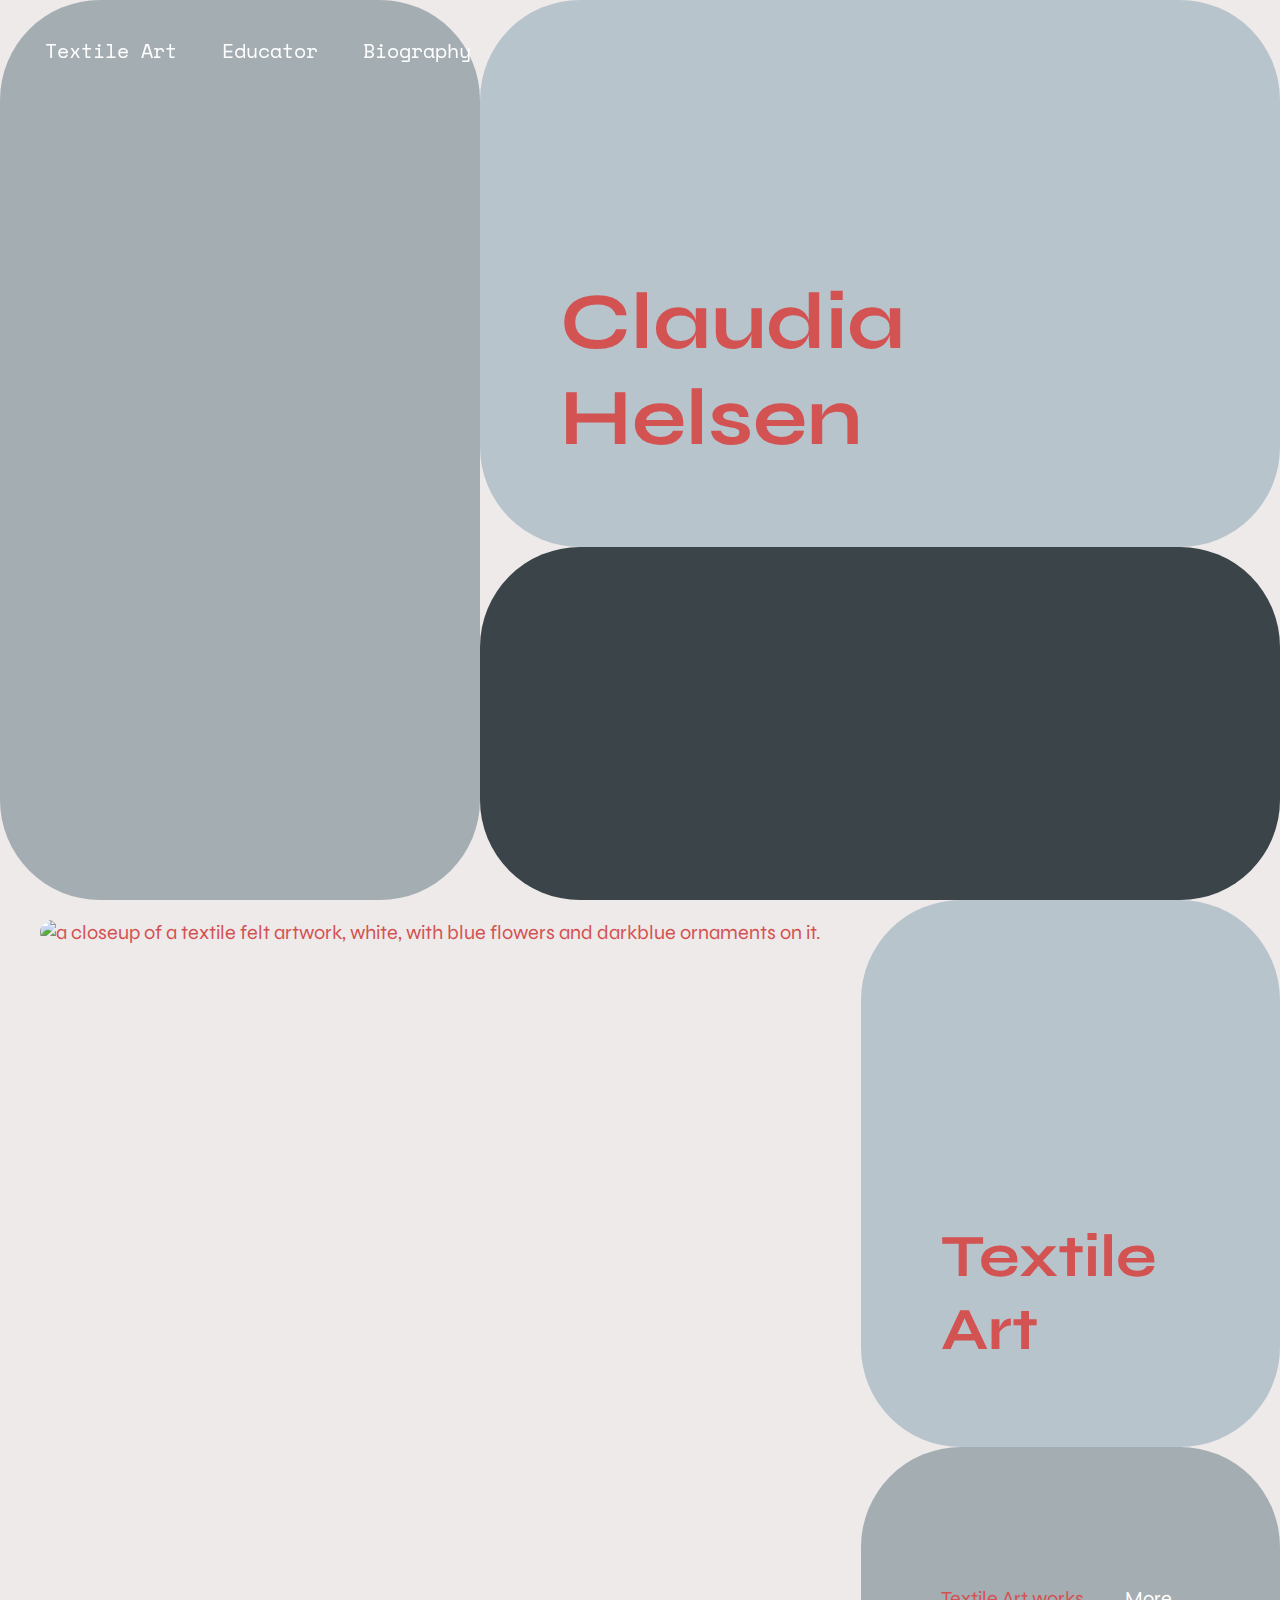
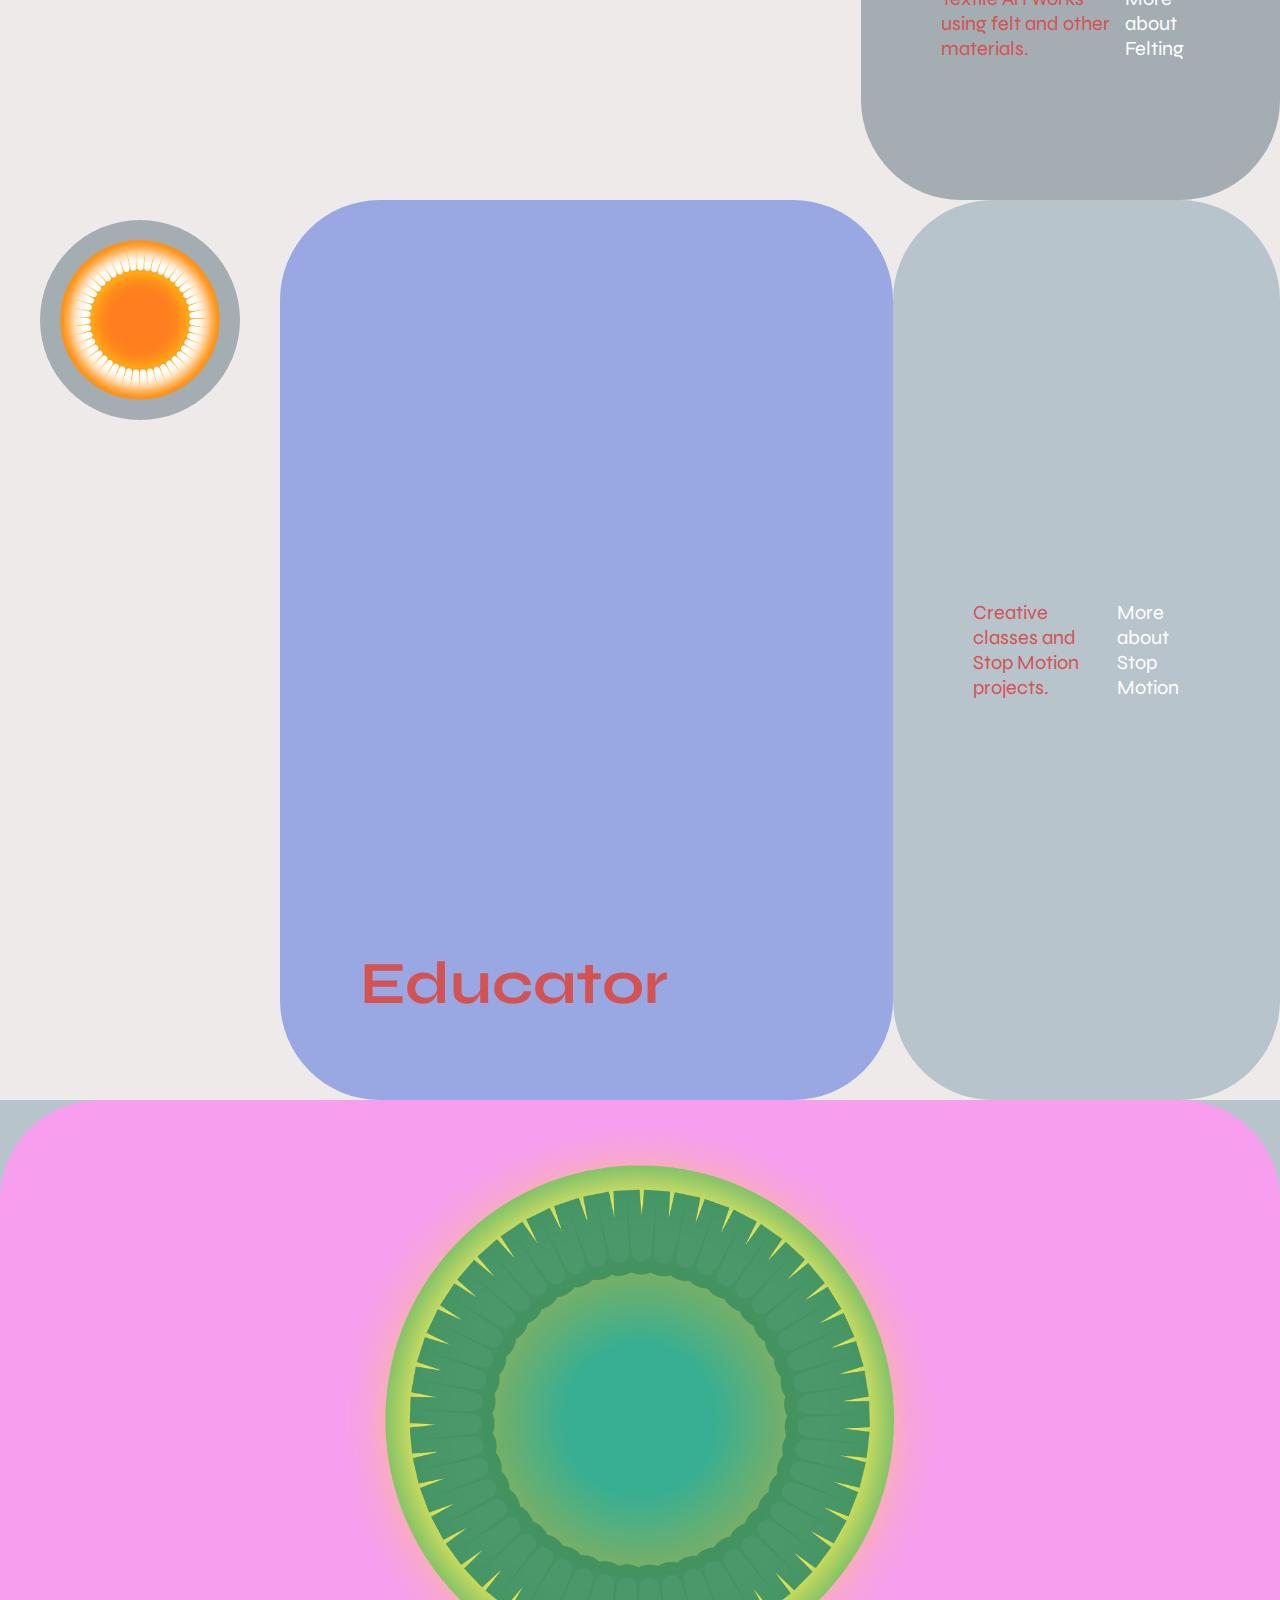
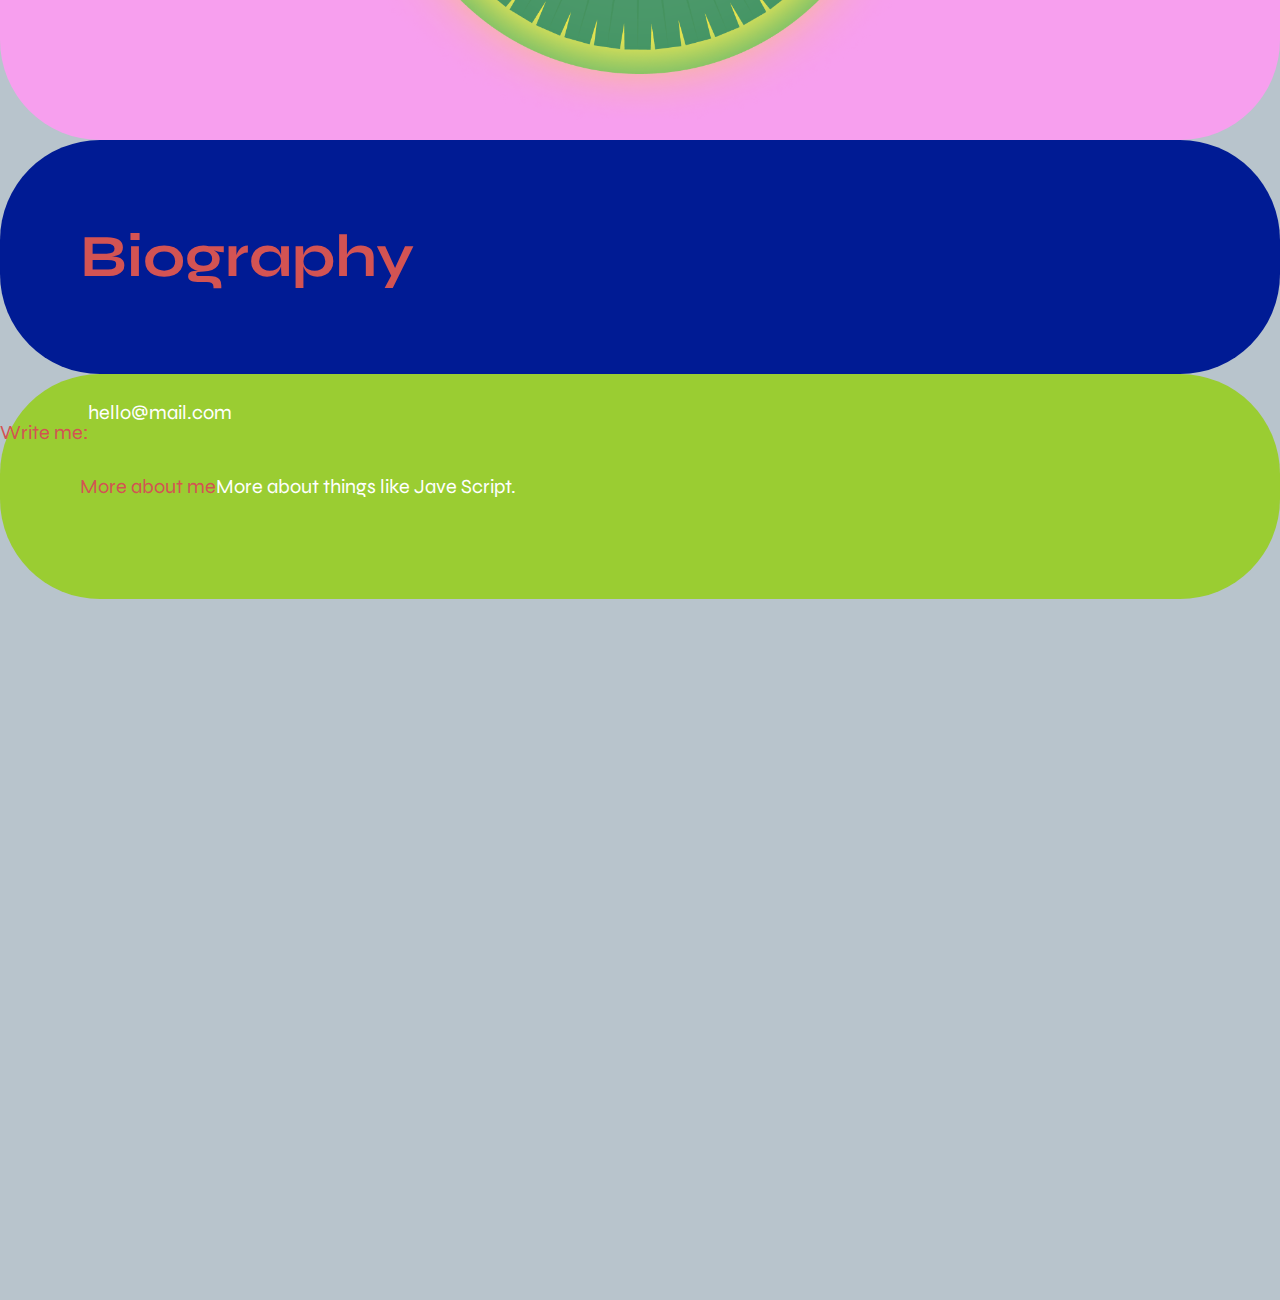
==== CH Website using Figma/index.html @ e3182a6f "Further updating and working on this portfolio" ====
<!DOCTYPE html>
<html lang="en">
    <head>
        <title>Claudia Helsen</title>
        <link rel="preconnect" href="https://fonts.googleapis.com"> 
        <link rel="preconnect" href="https://fonts.gstatic.com" crossorigin> 
        <link href="https://fonts.googleapis.com/css2?family=Space+Mono&family=Syne:wght@400;700&display=swap" rel="stylesheet">
        <link rel="stylesheet" href="style.css" />
        <meta name="viewport" content="width=device-width, initial-scale=1" />
    </head>
    <body>

        <nav>
            <ul>
                <li><a href="#textileart">Textile Art</a></li>
                <li><a href="#educator">Educator</a></li>
                <li><a href="#biography">Biography</a></li>
            </ul>
        </nav>

<!--- INTRO --- DONE! --> 

        <section id="intro" class="intro">

            <div class="empty2"></div>

            <article>

                <div class="title">
                    <h1>Claudia Helsen</h1>
                </div>

                <div class="description">
                    <!--- <p>Artist, Designer, Educator</p>--->
                </div> 

            </article>
        </section>

<!--- TEXTILE ART -->

        <section id="textileart" class="textileart">
            <!--- <div class="empty"></div> -->
            
            <figure>
                <img src="OGs/IMG_3002.JPG" width="200" alt="a closeup of a textile felt artwork, white, with blue flowers and darkblue ornaments on it."/>
            </figure>

             <article>

                <div class="title">
                    <h2>Textile Art</h2>
                </div>

                <div class="description">
                    <p>Textile Art works using felt and other materials.</p>
                    <a href="https://en.wikipedia.org/wiki/Felt">More about Felting</a>
                </div>

        <!--- To do: Insert link to New Page (Textile Art imgs) -->

            </article>

        </section>

<!--- EDUCATOR -->

        <section id="educator" class="educator">
            
            <!--- <div class="empty"></div>-->

            <figure>
                <img src="img/orange-circle.png" width="200"
                    alt="a 60's retro style graphic, an orange circle going white in the center, where a bright orange sun is sitting." />
            </figure>

            <article>

                <div class="title">
                    <!---<figure>
                        <img src="img/orange-circle.png" width="200"
                            alt="a 60's retro style graphic, an orange circle going white in the center, where a bright orange sun is sitting." />
                    </figure>--> 
                    <h2>Educator</h2>
                </div>

                <div class="description">
                    <p>Creative classes and Stop Motion projects.</p>
                    <a href="https://en.wikipedia.org/wiki/Stop_motion">More about Stop Motion</a> 
                </div>
                    
            </article>

            <!--- To do: Insert link to New Page (Educator imgs) -->

        </section>

<!--- BIOGRAPHY -->

        <section id="biography" class="biography">
            
            <!-- <div class="empty"></div> -->
            
            <article>

                <figure>
                    <img src="img/green-circle.png" width="200" alt="a 60's vibe green circle, with a green flower or sun shaped object at the center."/>
                </figure>

                <div class="title">
                    <h2>Biography</h2>
                </div>

                <div class="description">
                    <p>More about me</p> <br>
                    <a href="https://en.wikipedia.org/wiki/JavaScript">More about things like Jave Script.</a>
                </div>
            
                <!--- To do: Insert link to New Page (Bio imgs) -->

            </article>
        </section>

<!--- CONTACT -->

        <section id="contact" class="contact">
            <article>
                <p>Write me: </p> <br>
            </article>
            <a href="mailto:hello@mail.com">hello@mail.com</a>
        </section>

<!--- IMPRESSUM -->

    </body>
</html>
---- CH Website using Figma/style.css ----
* {
    box-sizing: border-box;
}

html,
body {
    --border-radius: 100px;
    --blue: #3F5CA2;
    --yellow: #E7D000;
    --darkwhite: #EEEAEA;
    --lightgrey: #B8C4CC;
    --mediumgrey: #A4ADB2; 
    --darkgrey: #3A4449;
    --coral: #d35353;
    --pink: #f79fee;
    --gutter: 3.125vw;

    margin: 0;
    padding: 0;
    background: #B8C4CC;
    color: #d35353;
    font-size: 20px;
    font-family: 'Syne', sans-serif;
}

h1 {
    font-size: 80px;
    margin: 0px;
}

h2 {
    font-size: 60px;
    margin: 0px;
}

a {
    color: #ffffff;
    text-decoration: none;
}

/* navigation */

nav {
    position: fixed;
    width: 100%;
    height: 100px;
    top: 0;
    left: 0;
    font-size: 20px;
    z-index: 1;
}

nav ul {
    display: flex;
    align-items: center;
    width: 100%;
    height: 100%;
    margin: 0;
    padding: 0;
}

nav ul li {
    color: #222948; 
    list-style: none;
    margin-left: 45px;
}

nav ul li a {
    color: #ffffff;
    font-family: 'Space Mono', monospace;
}


/*OWN THINGS*/ 

section {
    width: 100%;
    height: 100vh;
    display: flex;
}

.text {
    background-color: rgb(227, 59, 16);
}

/* 

MAKE CLASSES FOR: 

-empty
-description
-title

e.g. for "About/Biography section": 

section.about .empty
section.about article 
section.about article .title
section.about article .description 

*/

/*
section.biography {
    color: var(--coral);
    background: var(--blue);
}

section.biography .text {
    background-color: rebeccapurple;
}
*/ 

/* INTRO */

section.intro {
    background: var(--darkwhite);
}

section.intro .empty2 {
    flex-basis: 37.5vw;
    background: var(--mediumgrey);
    border-radius: 100px;
}

section.intro article {
    flex: 1;
    display: flex;
    flex-direction: column;
}

section.intro article .title {
    flex: 2;
    display: flex;
    align-items: flex-end;
    background: var(--lightgrey);
    border-radius: 100px;
    padding: 6.27vw;
}

section.intro article .description {
    flex: 1;
    display: flex;
    align-items: center;
    background: var(--darkgrey);
    border-radius: 100px;
    padding: 6.27vw;
}



/* 
section.textileart {
    color: var(--blue);
    background: var(--pink); 
}

section.textileart .text {
    color: var(--blue);
    background: var(--pink);
}

section#textileart.test {
    background: rgb(9, 213, 43); 
    color: #001B94;
}

section#textileart.test .text {
    background-color: rebeccapurple;
}
*/ 



/* TEXTILEART */


/*
section.textileart .empty {
    flex-basis: 37.5vw;
    background: #9fc1f7;
    border-radius: 100px;
}

section.textileart figure {
    display: flex;
    align-items: center;
    justify-content: center;
    flex-basis: 56.25vw;
    margin: 0; 
    background: var(--mediumgrey);
    border-radius: 100px;
}

section.textileart figure {
    width: 50%;
}

section.textileart article {
    flex: 1;
    display: flex;
    flex-direction: column;
}

section.textileart article .title {
    flex: 2;
    display: flex;
    align-items: flex-end;
    background: #001B94;
    border-radius: 100px;
    padding: 6.27vw;
}

section.textileart article .description {
    flex: 1;
    display: flex;
    align-items: center;
    background: yellowgreen;
    border-radius: 100px;
    padding: 6.27vw;
}
*/ 

section.textileart {
    background: var(--darkwhite);
}

section.textileart .empty {
    flex-basis: 37.5vw;
    background: var(--blue);
    border-radius: 100px;
}

section.textileart figure img {
    flex-basis: 37.5vw;
    border-radius: 100px;
}

section.textileart article img {
    flex-basis: 37.5vw;
    border-radius: 100px;
}

section.textileart article {
    flex: 1;
    display: flex;
    flex-direction: column;
}

section.textileart article .title {
    flex: 2;
    display: flex;
    align-items: flex-end;
    background: var(--lightgrey);
    border-radius: 100px;
    padding: 6.27vw;
}

section.textileart article .description {
    flex: 1;
    display: flex;
    align-items: center;
    background: var(--mediumgrey);
    border-radius: 100px;
    padding: 6.27vw;
}



/* EDUCATOR */ 

section.educator {
    background-color: var(--darkwhite);
}

section.educator .empty {
    flex-basis: 37.5vw;
    background: var(--lightgrey);
    border-radius: 100px;
}

section.educator figure img {
    display: flex;
    align-items: center;
    justify-content: center;
    flex-basis: 37.5vw;
    margin: 5;
    background: var(--mediumgrey);
    border-radius: 100px;
}


section.educator article {
    display: flex;
    width: 100%;
}

section.educator article .title {
    flex: 2;
    display: flex;
    align-items: flex-end;
    background: #99a7e2;
    border-radius: 100px;
    padding: 6.27vw;
}

section.educator article .title figure img {
    display: flex;
    align-items: center;
    justify-content: center;
    flex-basis: 56.25vw;
    margin: 0;
    background: var(--mediumgrey);
    border-radius: 100px;
}

section.educator article .description {
    flex: 1;
    display: flex;
    align-items: center;
    background: var(--lightgrey);
    border-radius: 100px;
    padding: 6.27vw;
}


/* BIOGRAPHY */

section.biography .empty {
    flex-basis: 37.5vw;
    background: #f79fee;
    border-radius: 100px;
}

section.biography figure {
    display: flex;
    align-items: center;
    justify-content: center;
    flex-basis: 56.25vw;
    margin: 0;
    background: #f79fee;
    border-radius: 100px;
}

section.biography figure img {
    width: 50%;
}


section.biography article {
    flex: 1;
    display: flex;
    flex-direction: column;
}

section.biography article .title {
    flex: 2;
    display: flex;
    align-items: flex-end;
    background: #001B94;
    border-radius: 100px;
    padding: 6.27vw;
}

section.biography article .description {
    flex: 1;
    display: flex;
    align-items: center;
    background: yellowgreen;
    border-radius: 100px;
    padding: 6.27vw;
}


/* CONTACT */ 

section#contact .contact {
    align-items: center;
    justify-content: center;
    color: black;
    background: radial-gradient(--lightgrey --mediumgrey --blue --pink --yellow);
    border-radius: 100px;
}

section#contact .contact a {
    font-size: large;
    color: #3a824a;
}
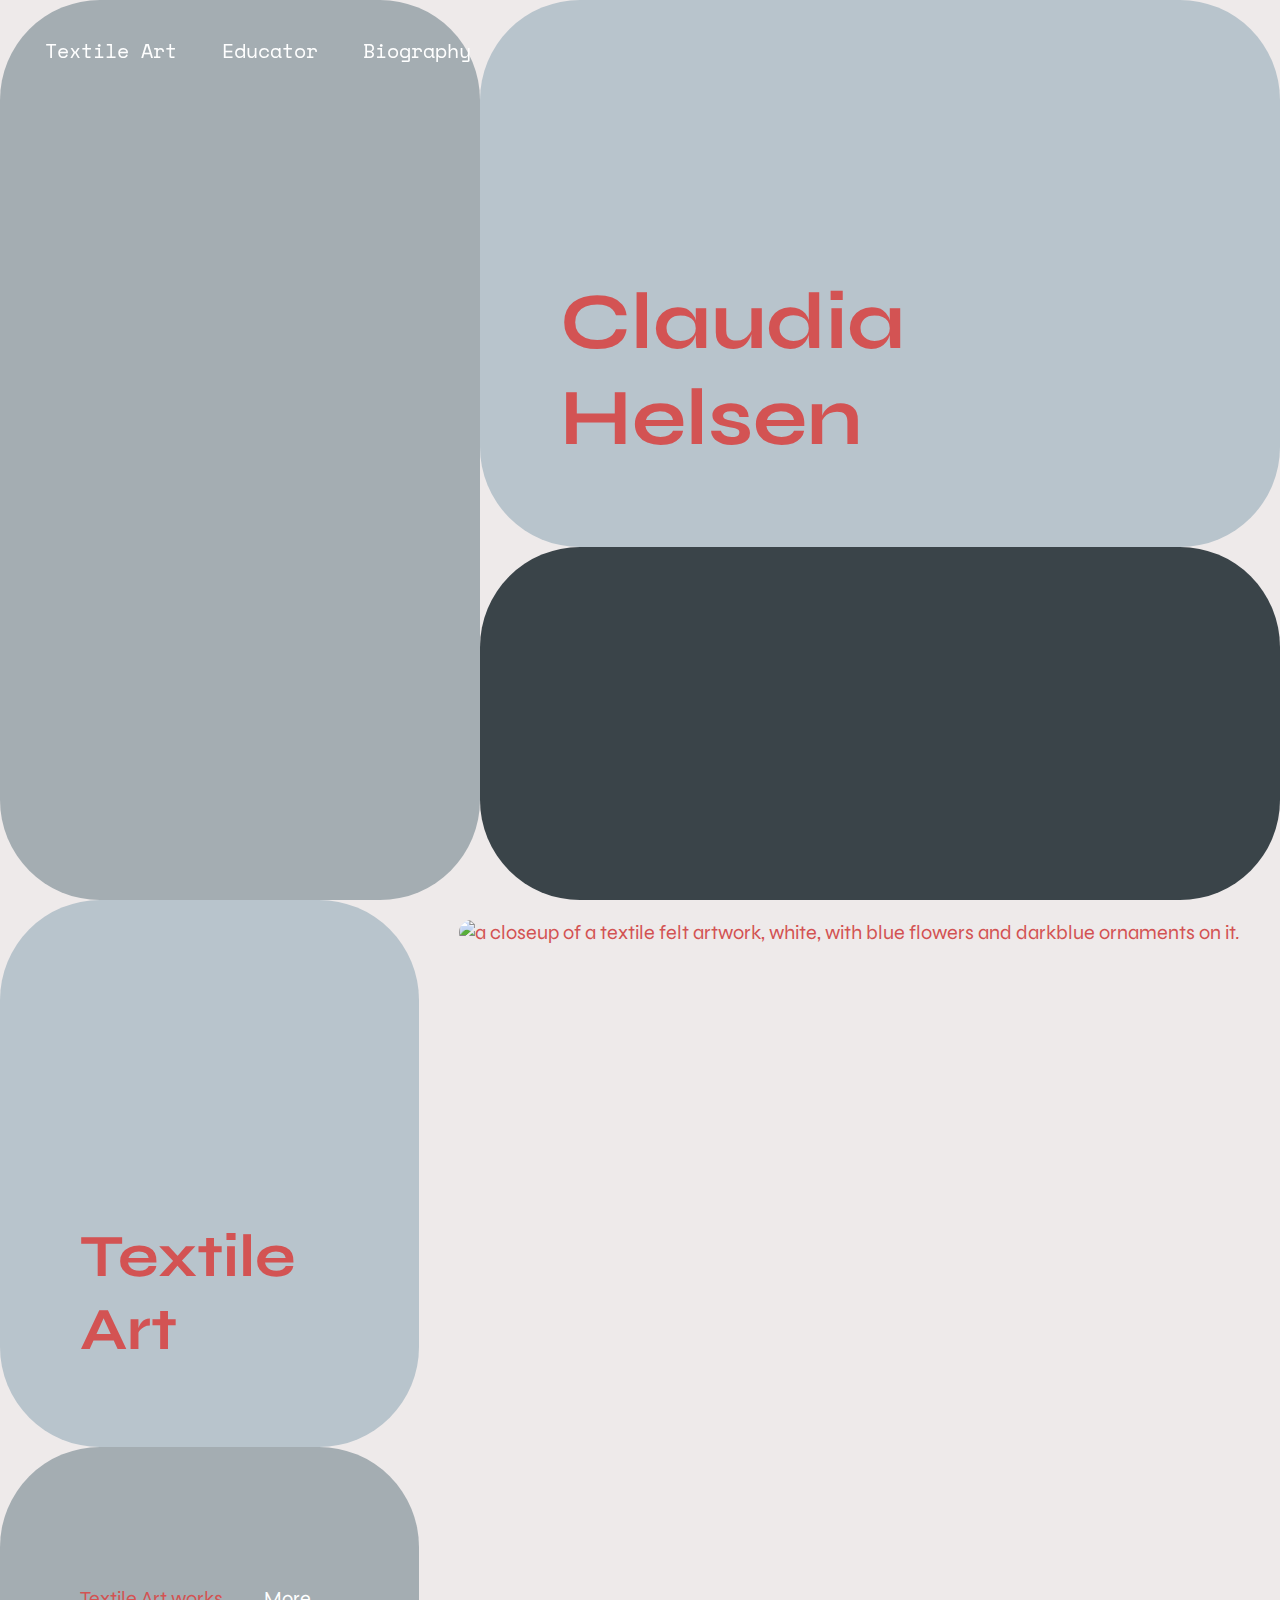
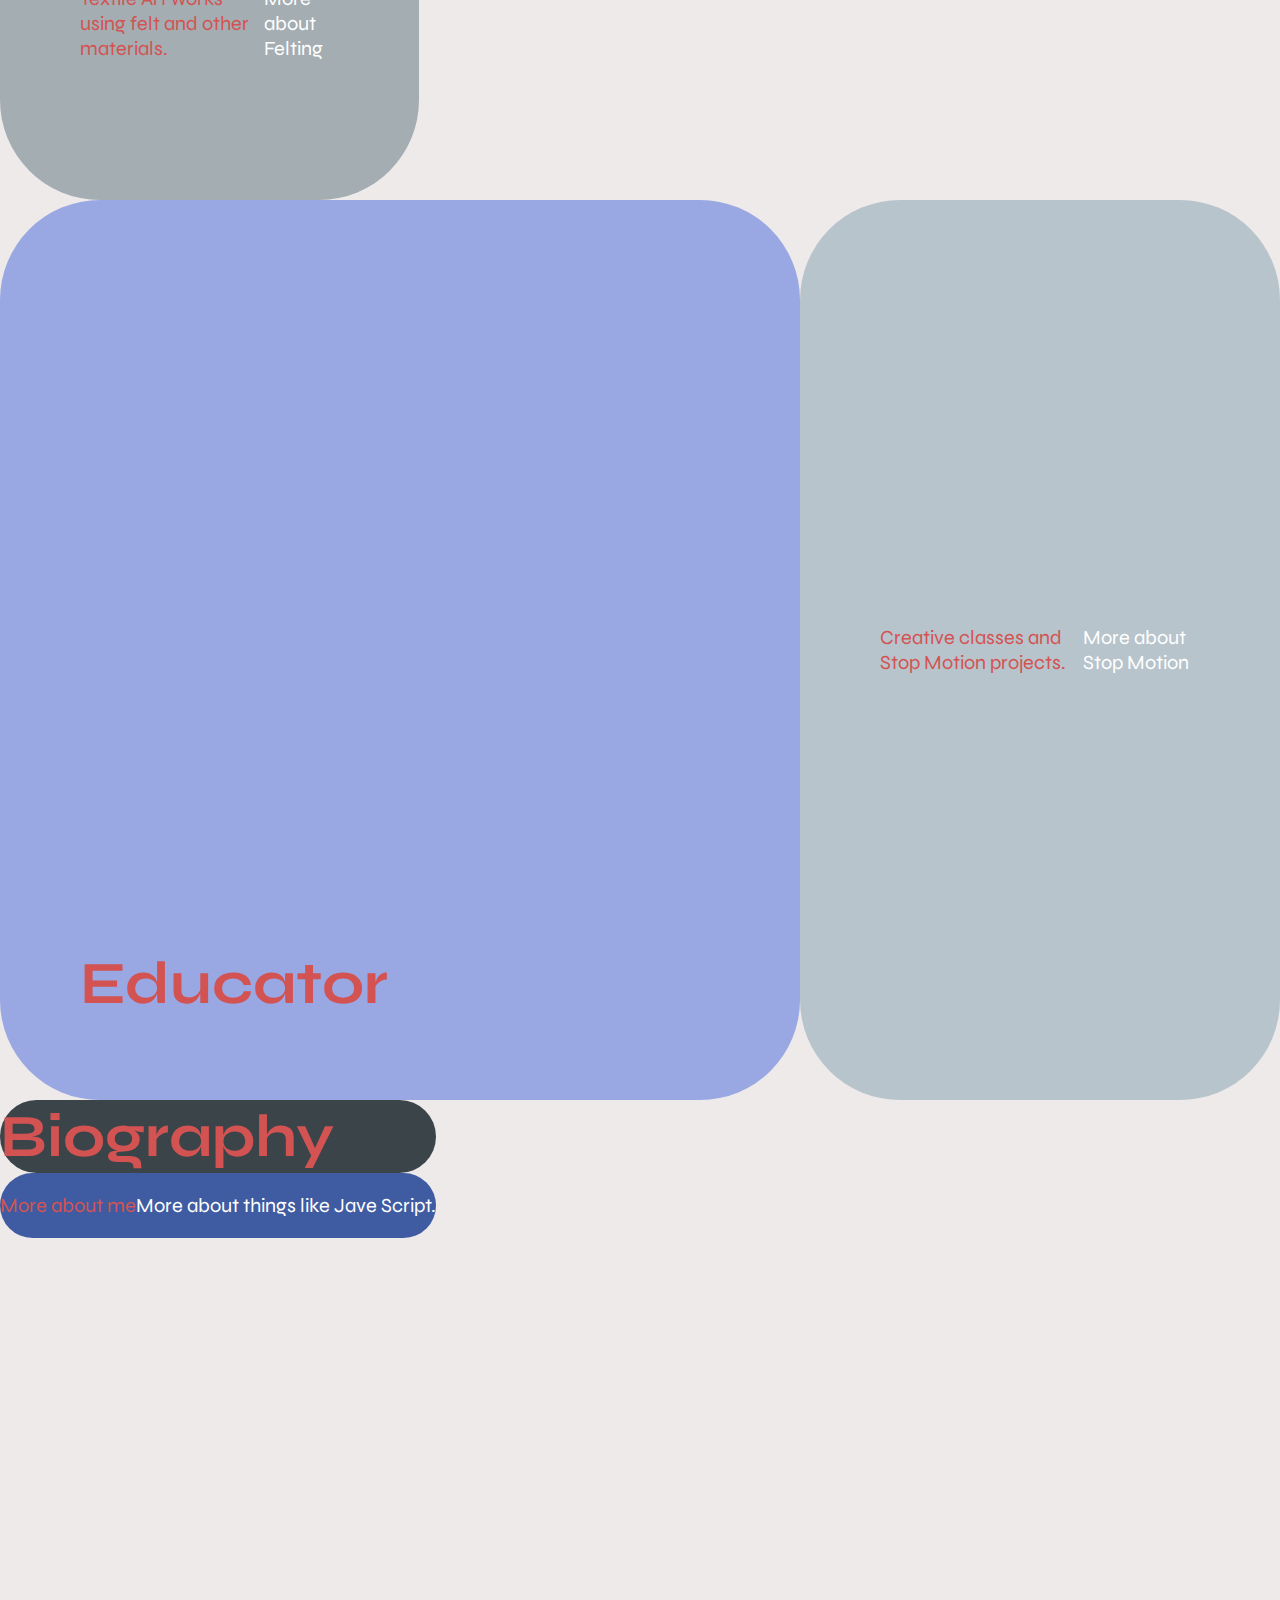
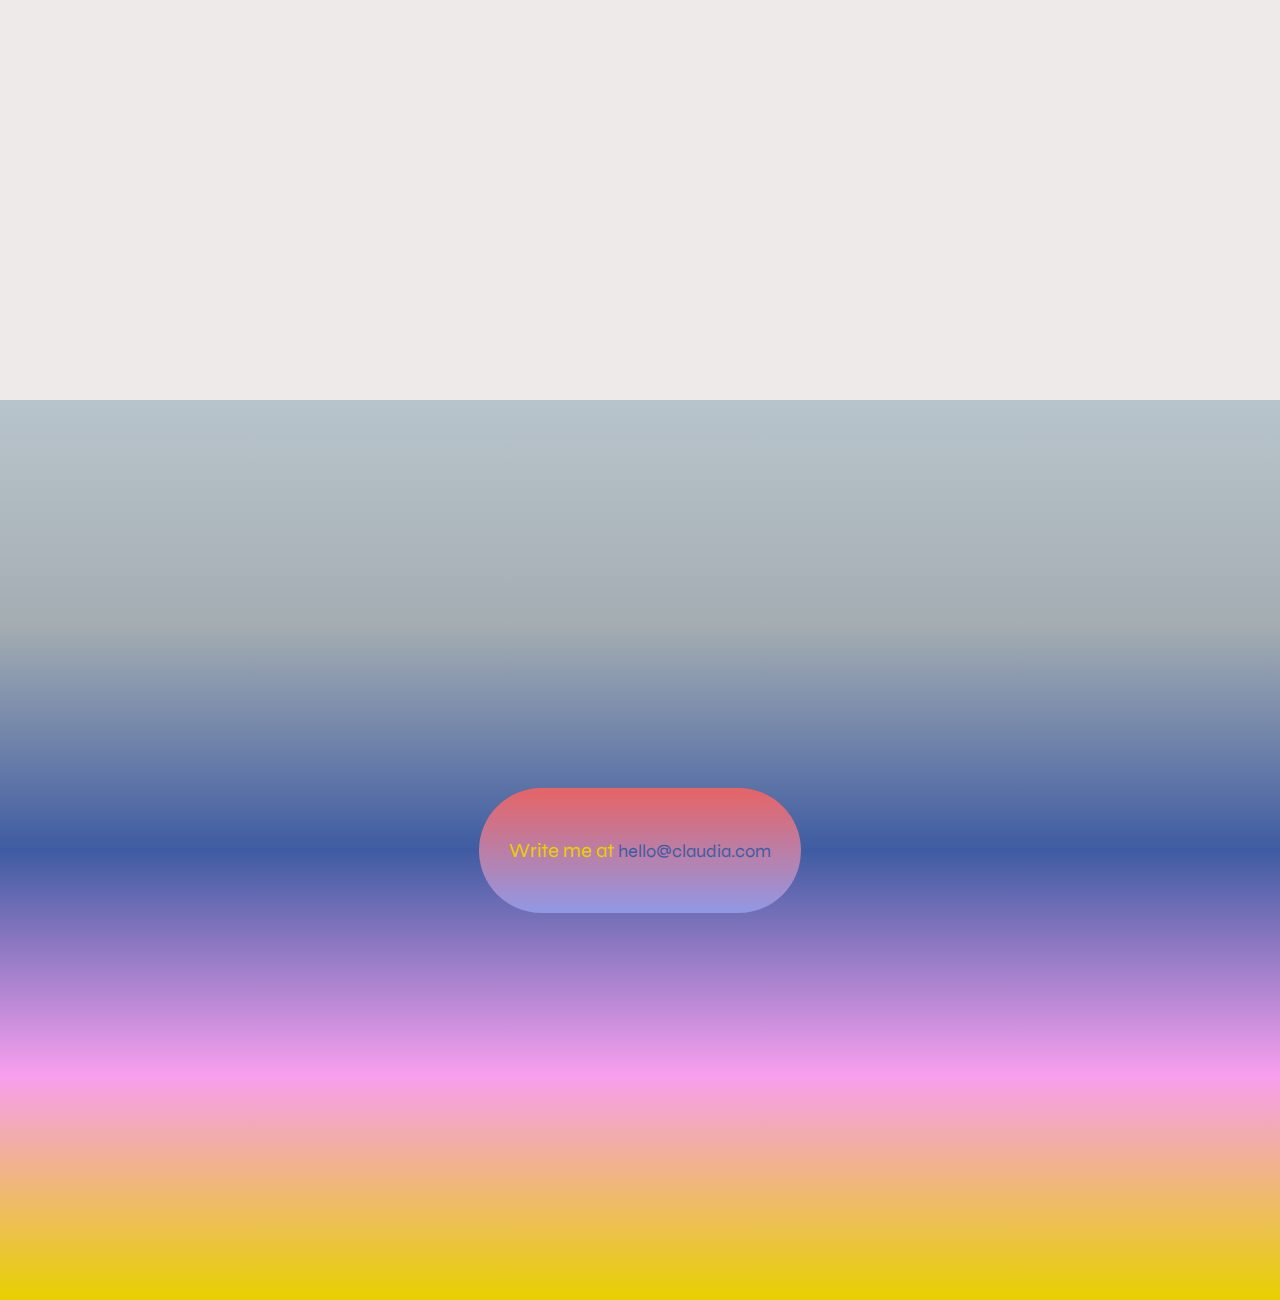
==== commit 71ac1144: "Further fixing of things, cleaning up the biography section somewhat and editing the contact section" ====
--- a/CH Website using Figma/index.html
+++ b/CH Website using Figma/index.html
@@ -42,10 +42,6 @@
         <section id="textileart" class="textileart">
             <!--- <div class="empty"></div> -->
             
-            <figure>
-                <img src="OGs/IMG_3002.JPG" width="200" alt="a closeup of a textile felt artwork, white, with blue flowers and darkblue ornaments on it."/>
-            </figure>
-
              <article>
 
                 <div class="title">
@@ -61,18 +57,20 @@
 
             </article>
 
+        <figure>
+            <img src="OGs/IMG_3002.JPG" width="200"
+                alt="a closeup of a textile felt artwork, white, with blue flowers and darkblue ornaments on it." />
+        </figure>
+
         </section>
 
 <!--- EDUCATOR -->
 
         <section id="educator" class="educator">
             
-            <!--- <div class="empty"></div>-->
-
-            <figure>
-                <img src="img/orange-circle.png" width="200"
-                    alt="a 60's retro style graphic, an orange circle going white in the center, where a bright orange sun is sitting." />
-            </figure>
+            <!--- <div class="empty">
+                
+            </div>-->
 
             <article>
 
@@ -99,13 +97,16 @@
 
         <section id="biography" class="biography">
             
-            <!-- <div class="empty"></div> -->
+            <!-- <div class="empty"></div> 
+             
+            <figure>
+                <img src="img/green-circle.png" width="200"
+                alt="a 60's vibe green circle, with a green flower or sun shaped object at the center." />
+            </figure> -->
             
             <article>
 
-                <figure>
-                    <img src="img/green-circle.png" width="200" alt="a 60's vibe green circle, with a green flower or sun shaped object at the center."/>
-                </figure>
+
 
                 <div class="title">
                     <h2>Biography</h2>
@@ -124,10 +125,15 @@
 <!--- CONTACT -->
 
         <section id="contact" class="contact">
+
             <article>
-                <p>Write me: </p> <br>
+
+                <p> Write me at <a href="mailto:hello@mail.com"> hello@claudia.com </a></p>
+
             </article>
-            <a href="mailto:hello@mail.com">hello@mail.com</a>
+
+
+
         </section>
 
 <!--- IMPRESSUM -->
--- a/CH Website using Figma/style.css
+++ b/CH Website using Figma/style.css
@@ -234,6 +234,8 @@
 section.textileart figure img {
     flex-basis: 37.5vw;
     border-radius: 100px;
+    align-items: center;
+    align-self: center;
 }
 
 section.textileart article img {
@@ -280,15 +282,12 @@
 }
 
 section.educator figure img {
-    display: flex;
-    align-items: center;
-    justify-content: center;
-    flex-basis: 37.5vw;
-    margin: 5;
-    background: var(--mediumgrey);
-    border-radius: 100px;
-}
-
+    display: flex 1;
+    align-items: center;
+    justify-content: center;
+    flex-basis: 37.5vw;
+    margin: 0;
+}
 
 section.educator article {
     display: flex;
@@ -326,9 +325,13 @@
 
 /* BIOGRAPHY */
 
+section.biography {
+    background-color: var(--darkwhite);
+}
+
 section.biography .empty {
-    flex-basis: 37.5vw;
-    background: #f79fee;
+    flex-basis: 1;
+    background: var(--lightgrey);
     border-radius: 100px;
 }
 
@@ -336,9 +339,8 @@
     display: flex;
     align-items: center;
     justify-content: center;
-    flex-basis: 56.25vw;
-    margin: 0;
-    background: #f79fee;
+    flex-basis: 1;
+    margin: 0;
     border-radius: 100px;
 }
 
@@ -346,43 +348,51 @@
     width: 50%;
 }
 
-
 section.biography article {
-    flex: 1;
+    /*flex: 1;*/
     display: flex;
     flex-direction: column;
 }
 
 section.biography article .title {
-    flex: 2;
-    display: flex;
-    align-items: flex-end;
-    background: #001B94;
-    border-radius: 100px;
-    padding: 6.27vw;
+    flex-basis: 2;
+    display: flex;
+    align-items: flex-end;
+    background: var(--darkgrey);
+    border-radius: 100px;
 }
 
 section.biography article .description {
-    flex: 1;
-    display: flex;
-    align-items: center;
-    background: yellowgreen;
-    border-radius: 100px;
-    padding: 6.27vw;
+    flex-basis: 1;
+    display: flex;
+    align-items: center;
+    background: var(--blue);
+    border-radius: 100px;
 }
 
 
 /* CONTACT */ 
 
-section#contact .contact {
-    align-items: center;
-    justify-content: center;
-    color: black;
-    background: radial-gradient(--lightgrey --mediumgrey --blue --pink --yellow);
-    border-radius: 100px;
-}
-
-section#contact .contact a {
+
+section.contact {
+    background: linear-gradient(var(--lightgrey), var(--mediumgrey), var(--blue), var(--pink), var(--yellow));
+    align-items: center;
+    justify-content: center;
+}
+
+section.contact article {
+    display: flex;
+    color: #E7D000;
+    flex-basis: 2;
+    align-items: center;
+    /*background-color: var(--darkwhite); */
+    background: linear-gradient(#e66465, #9198e5);
+    margin: 7%;
+    padding: 30px;
+    border-radius: 100px;
+}
+
+section.contact article a {
     font-size: large;
-    color: #3a824a;
+    color: var(--blue);
 }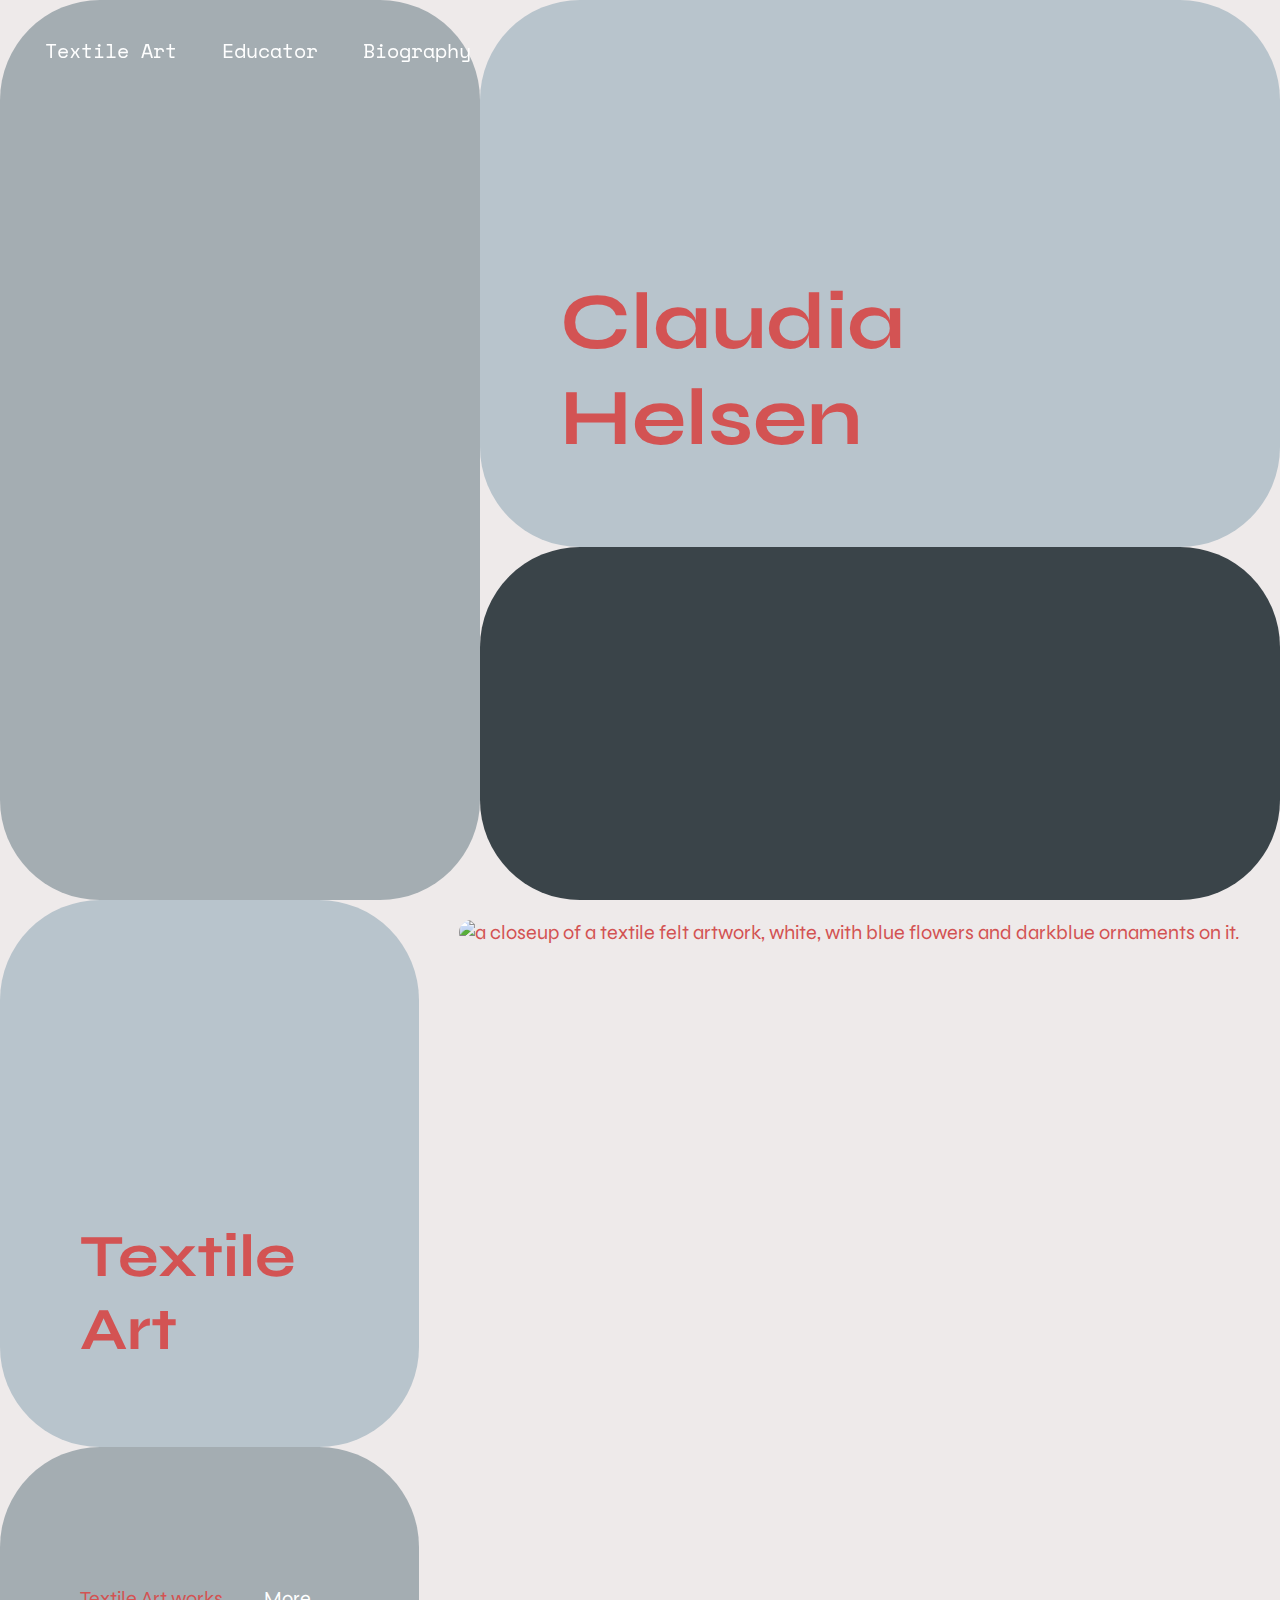
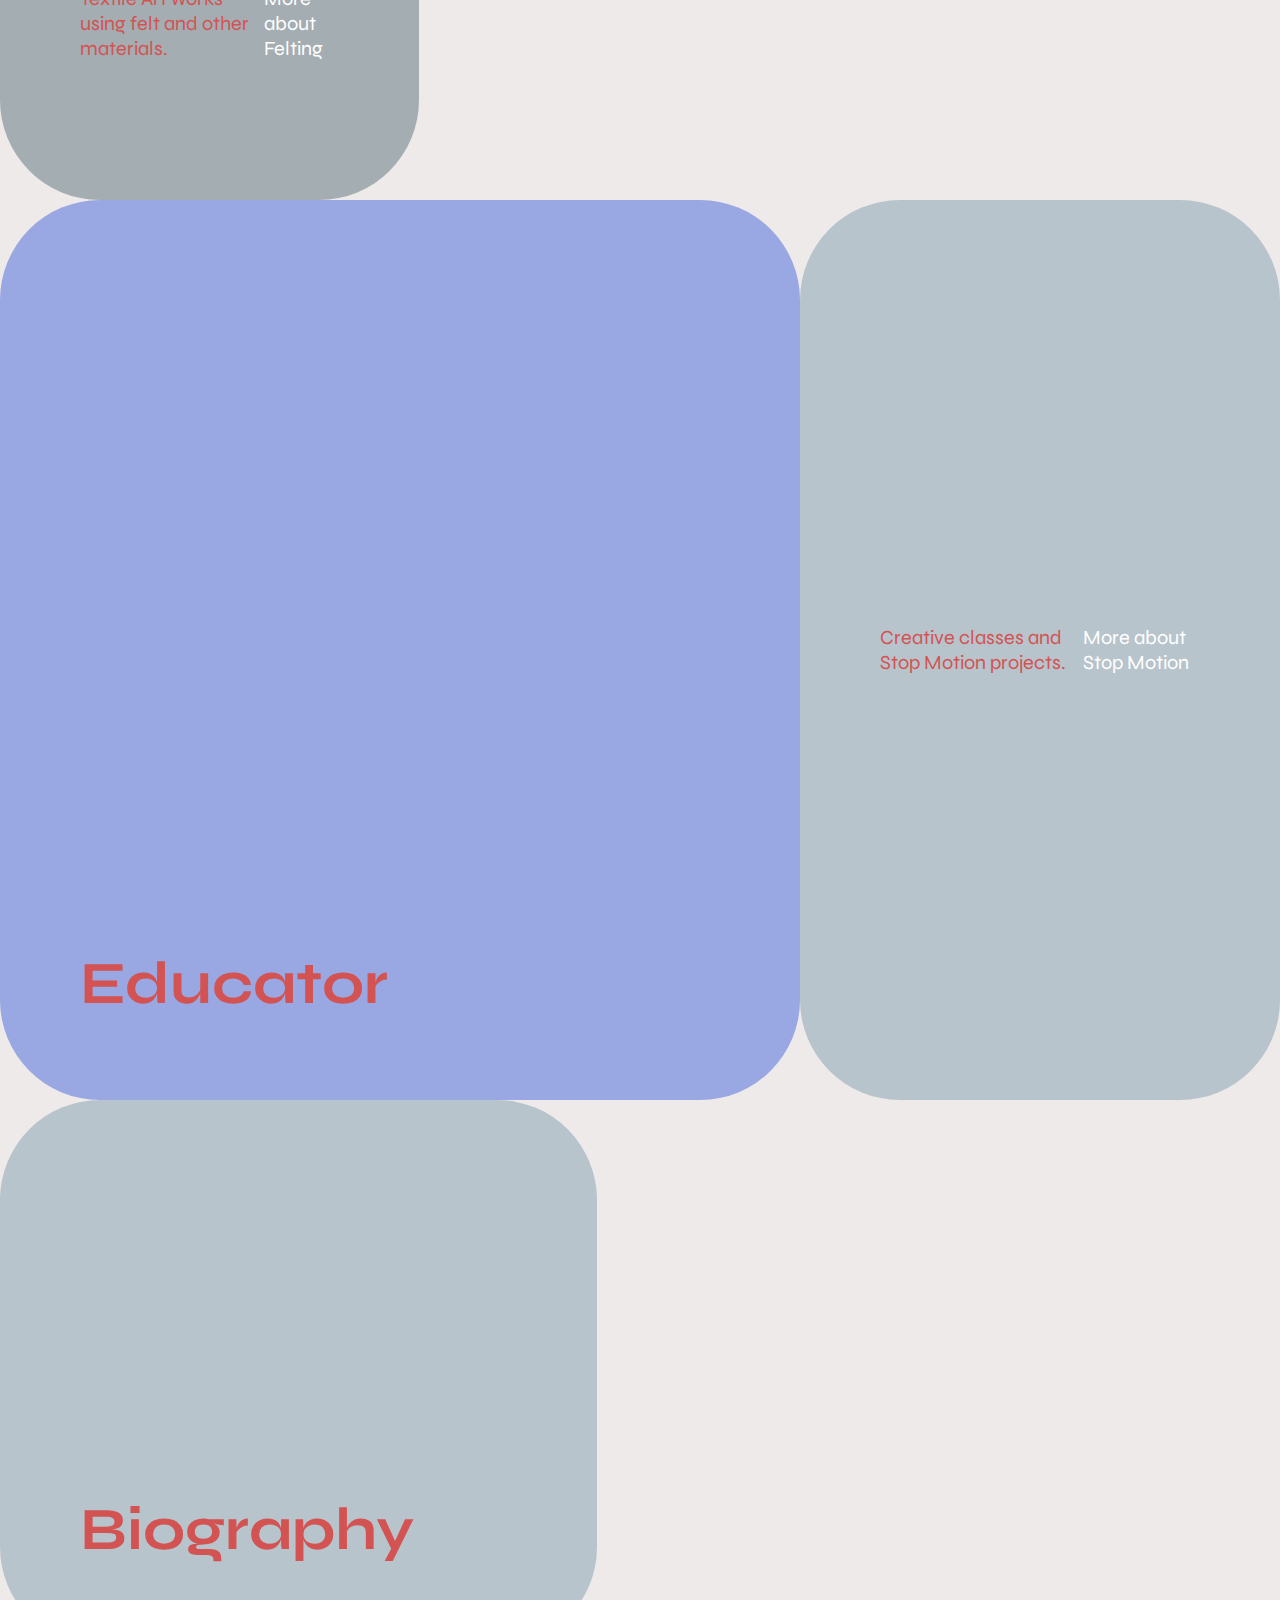
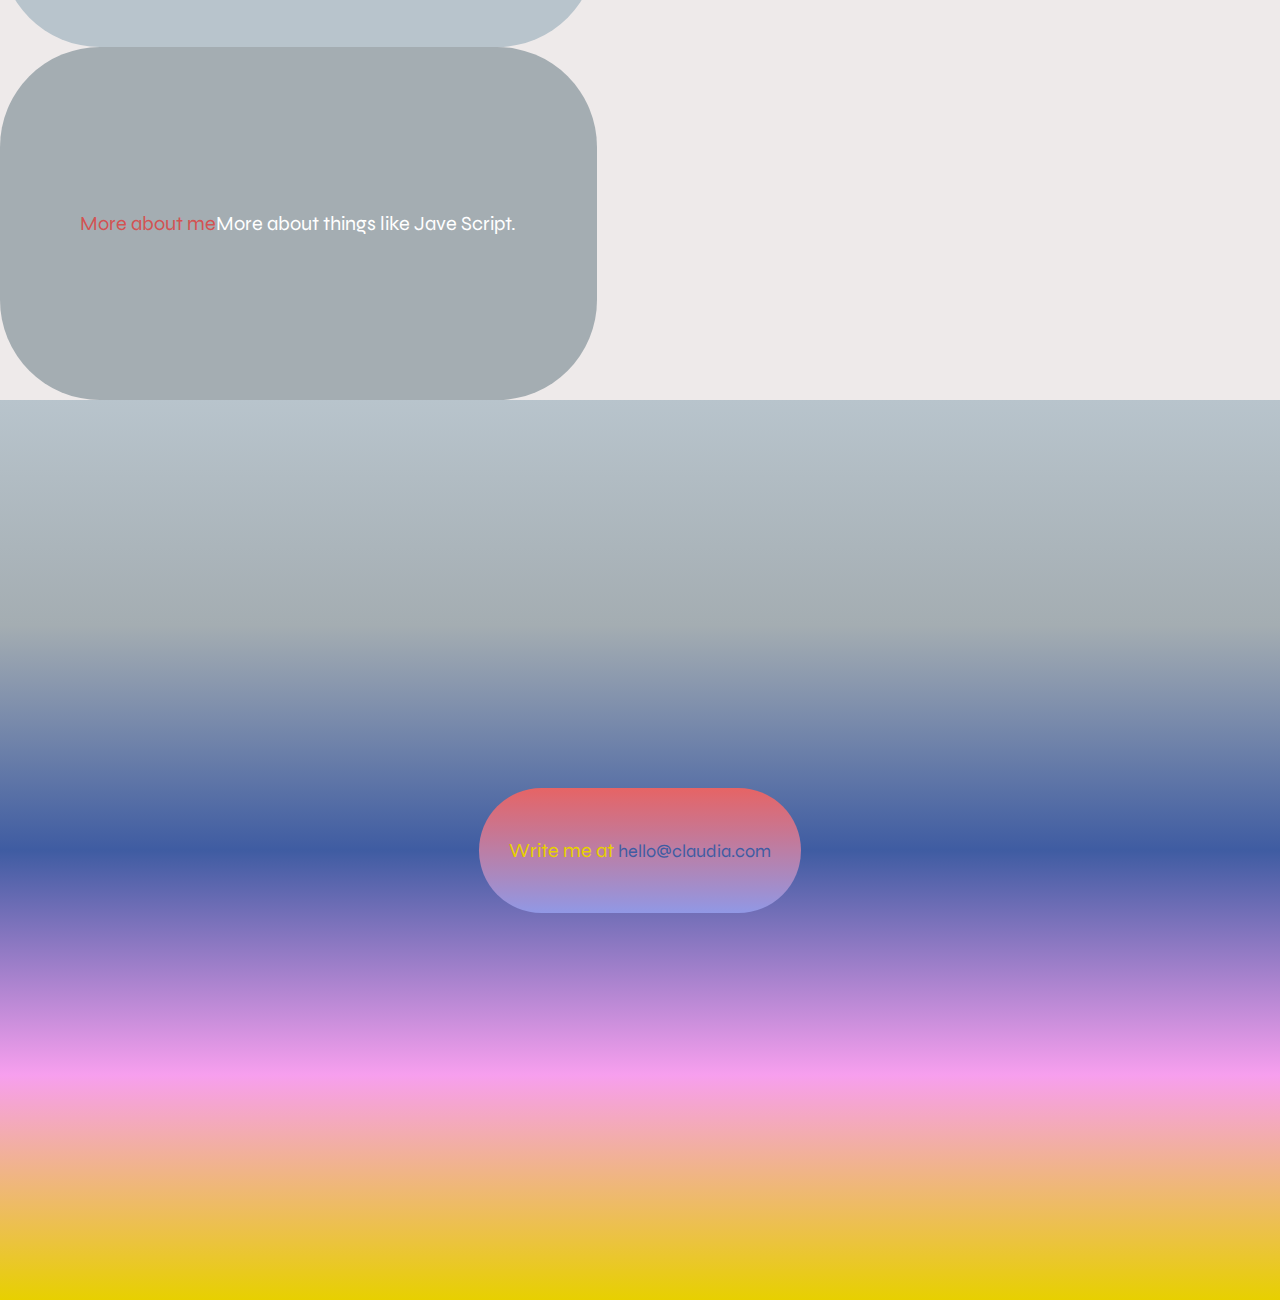
==== commit 1cc36a2e: "A bit of polishing" ====
--- a/CH Website using Figma/index.html
+++ b/CH Website using Figma/index.html
@@ -106,8 +106,6 @@
             
             <article>
 
-
-
                 <div class="title">
                     <h2>Biography</h2>
                 </div>
--- a/CH Website using Figma/style.css
+++ b/CH Website using Figma/style.css
@@ -329,6 +329,24 @@
     background-color: var(--darkwhite);
 }
 
+section.biography article .title {
+    flex: 2;
+    display: flex;
+    align-items: flex-end;
+    background: var(--lightgrey);
+    border-radius: 100px;
+    padding: 6.27vw;
+}
+
+section.biography article .description {
+    flex: 1;
+    display: flex;
+    align-items: center;
+    background: var(--mediumgrey);
+    border-radius: 100px;
+    padding: 6.27vw;
+}
+
 section.biography .empty {
     flex-basis: 1;
     background: var(--lightgrey);
@@ -354,6 +372,7 @@
     flex-direction: column;
 }
 
+/*
 section.biography article .title {
     flex-basis: 2;
     display: flex;
@@ -368,7 +387,7 @@
     align-items: center;
     background: var(--blue);
     border-radius: 100px;
-}
+} */
 
 
 /* CONTACT */ 
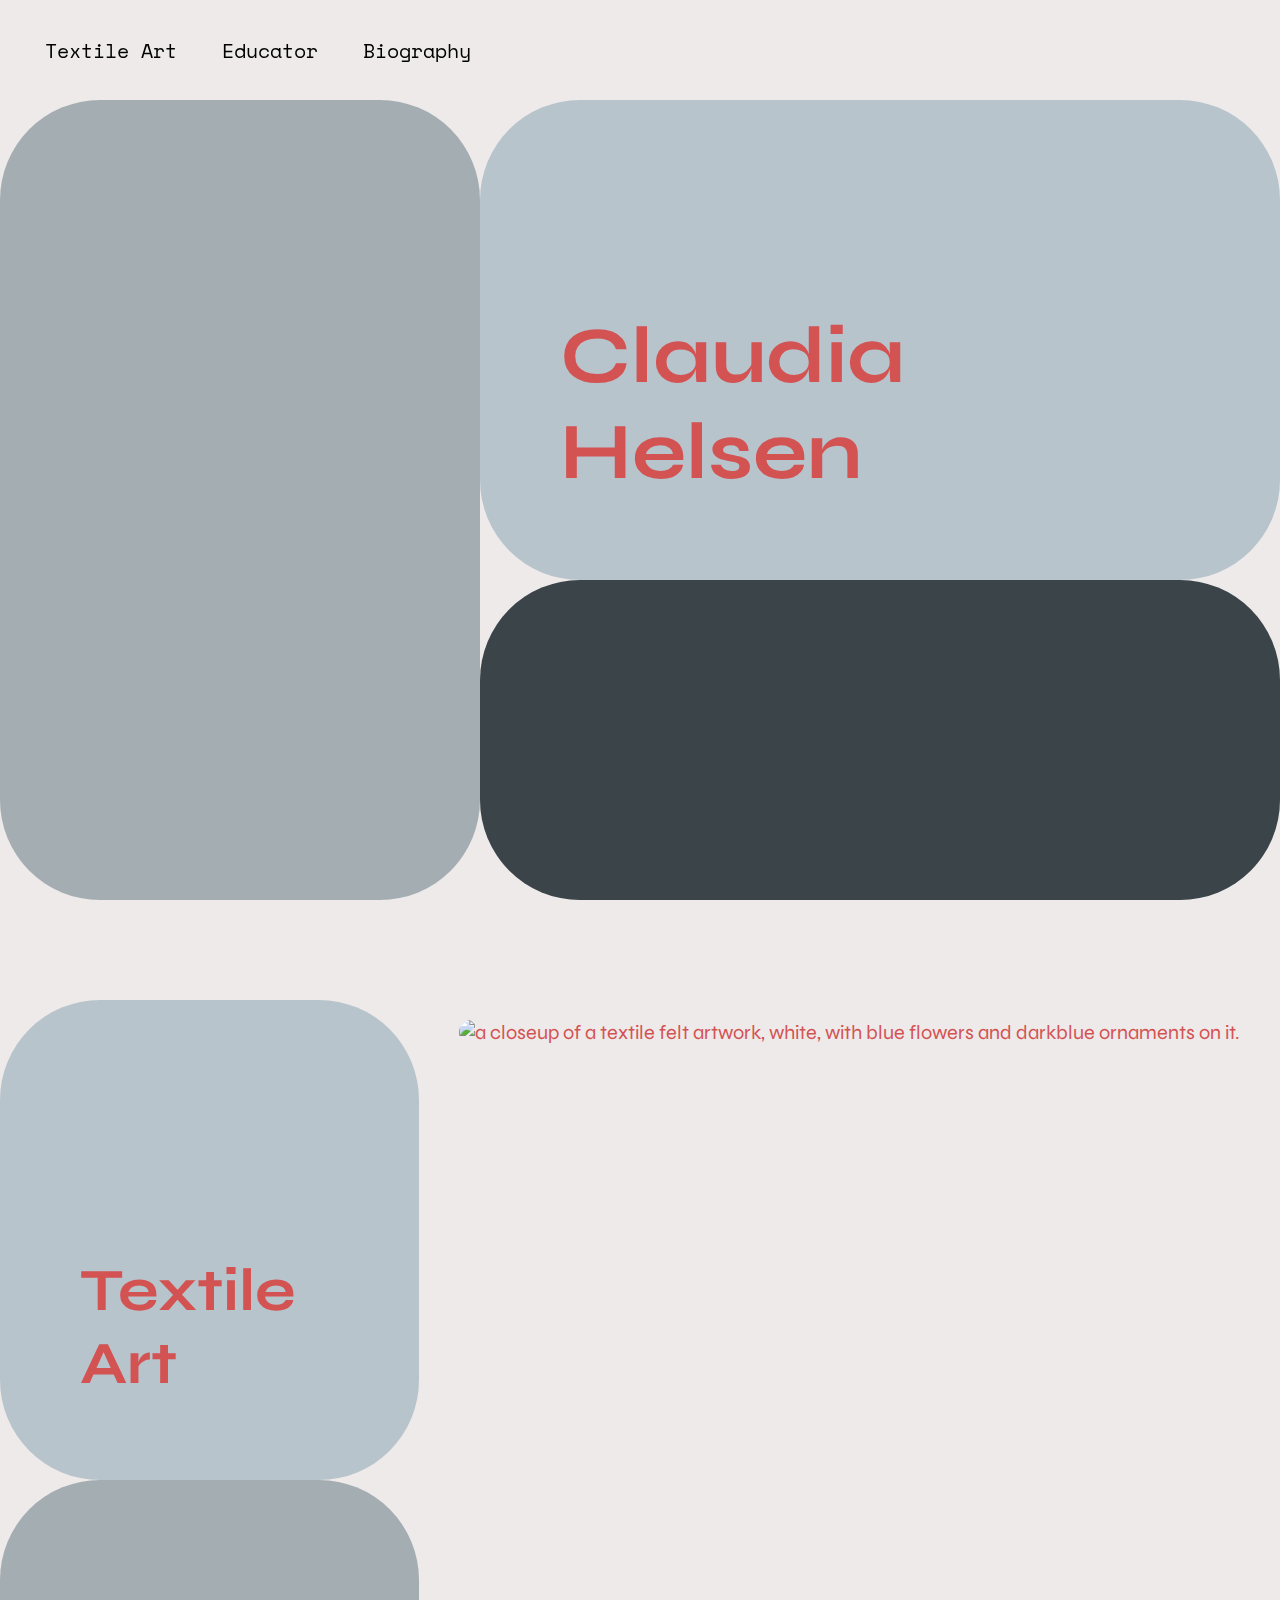
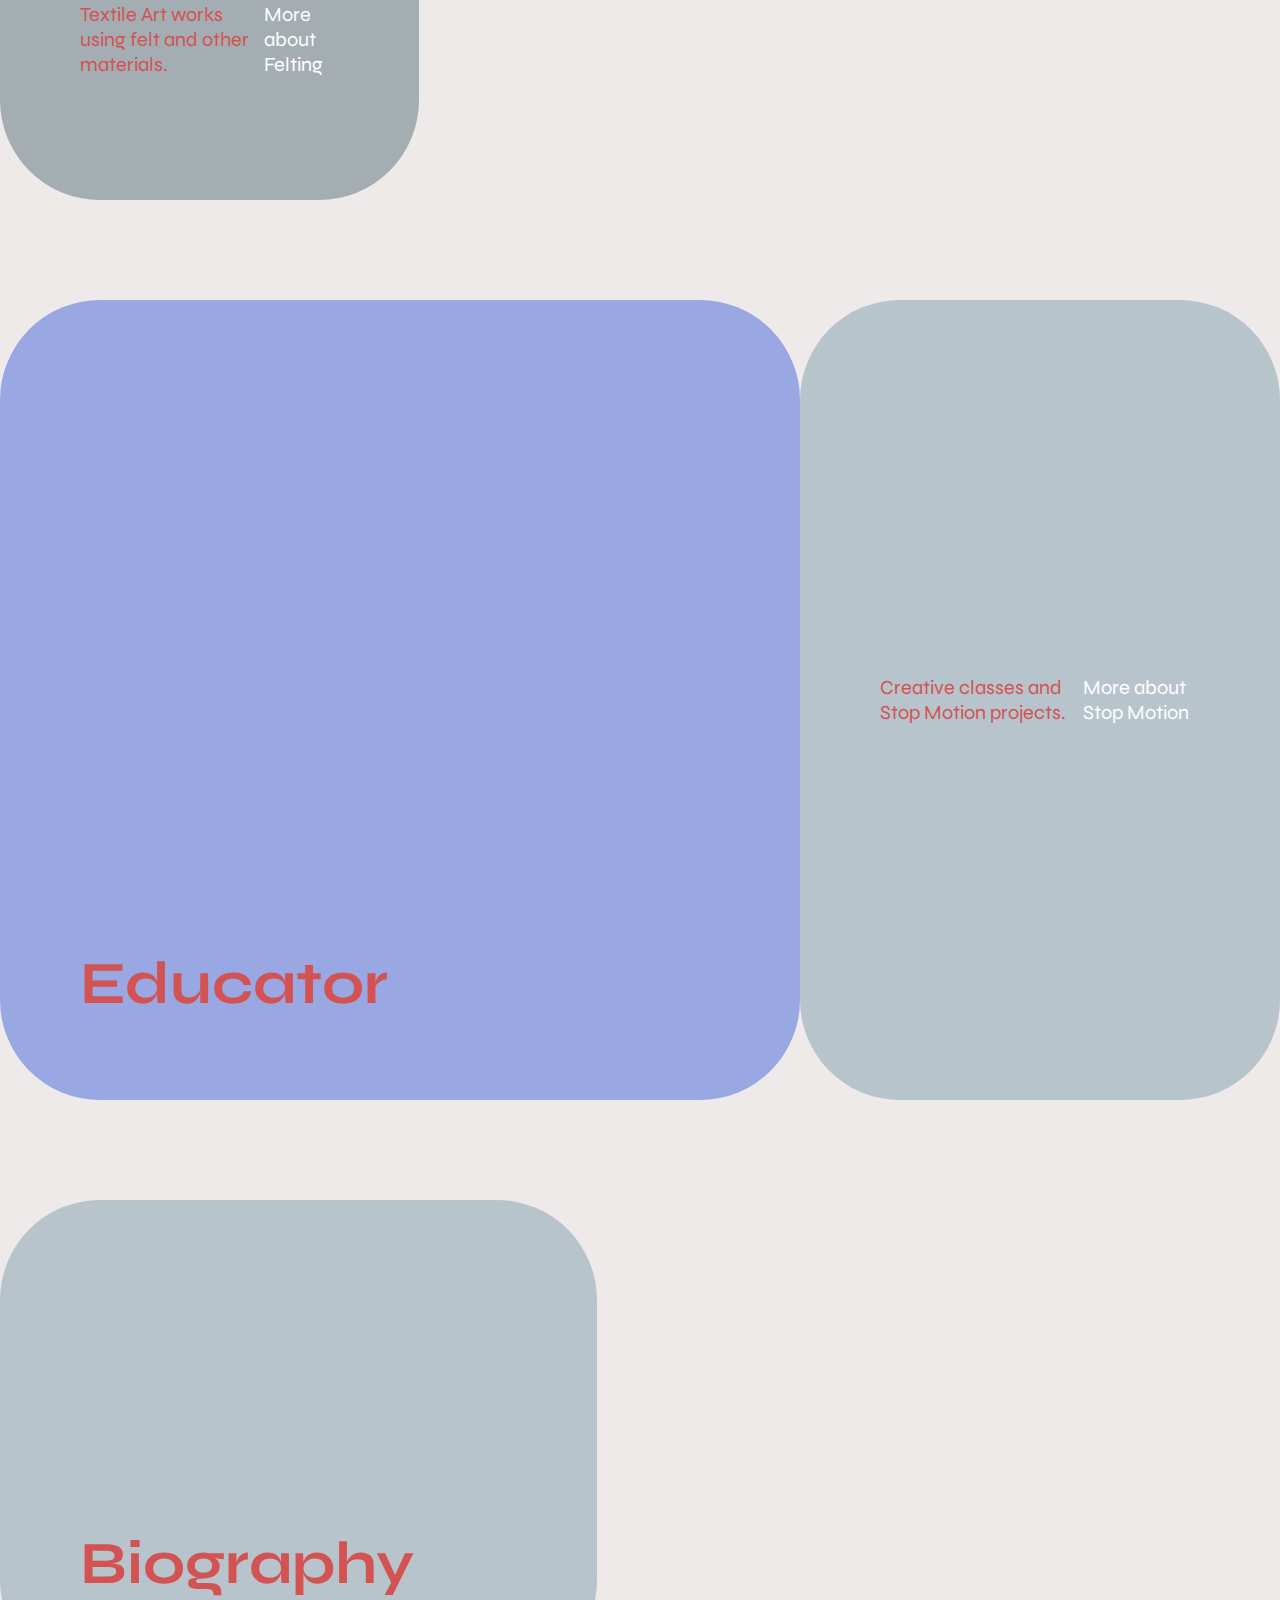
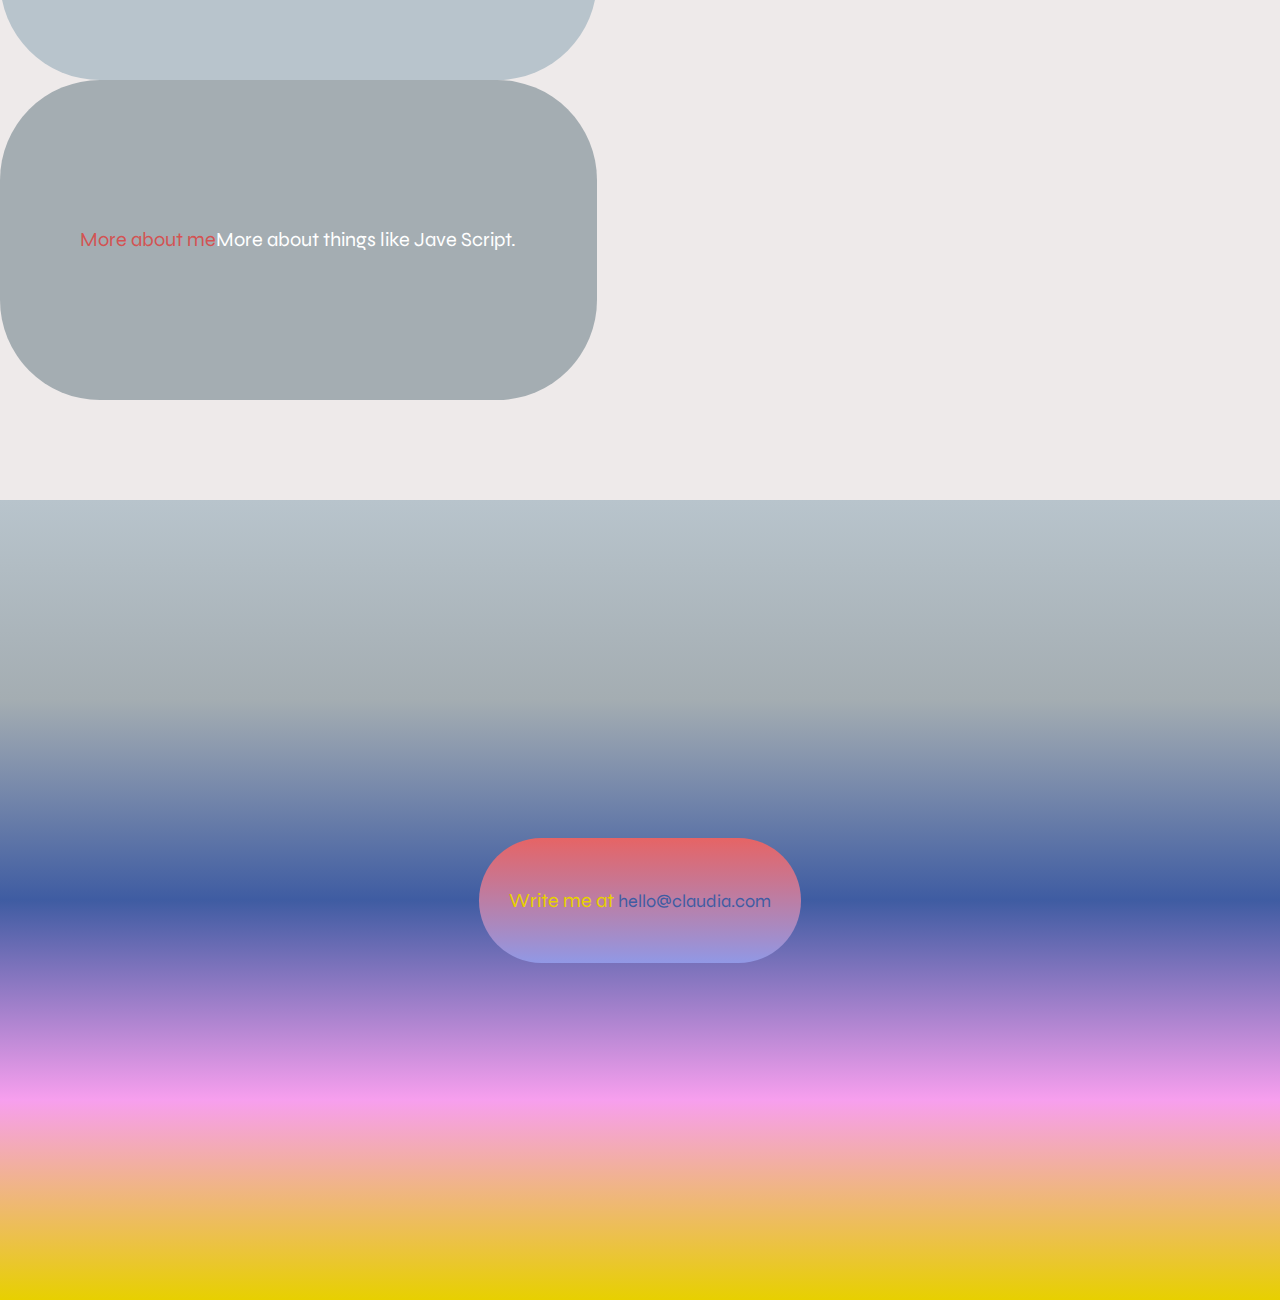
==== commit 64187151: "fixed the color of the margin" ====
--- a/CH Website using Figma/index.html
+++ b/CH Website using Figma/index.html
@@ -20,7 +20,7 @@
 
 <!--- INTRO --- DONE! --> 
 
-        <section id="intro" class="intro">
+        <section id="intro" class="intro sticky">
 
             <div class="empty2"></div>
 
@@ -39,7 +39,7 @@
 
 <!--- TEXTILE ART -->
 
-        <section id="textileart" class="textileart">
+        <section id="textileart" class="textileart sticky">
             <!--- <div class="empty"></div> -->
             
              <article>
@@ -66,7 +66,7 @@
 
 <!--- EDUCATOR -->
 
-        <section id="educator" class="educator">
+        <section id="educator" class="educator sticky">
             
             <!--- <div class="empty">
                 
@@ -95,7 +95,7 @@
 
 <!--- BIOGRAPHY -->
 
-        <section id="biography" class="biography">
+        <section id="biography" class="biography sticky">
             
             <!-- <div class="empty"></div> 
              
@@ -122,7 +122,7 @@
 
 <!--- CONTACT -->
 
-        <section id="contact" class="contact">
+        <section id="contact" class="contact sticky">
 
             <article>
 
--- a/CH Website using Figma/style.css
+++ b/CH Website using Figma/style.css
@@ -17,7 +17,7 @@
 
     margin: 0;
     padding: 0;
-    background: #B8C4CC;
+    background: var(--darkwhite);
     color: #d35353;
     font-size: 20px;
     font-family: 'Syne', sans-serif;
@@ -66,21 +66,38 @@
 }
 
 nav ul li a {
-    color: #ffffff;
+    color: #000000;
     font-family: 'Space Mono', monospace;
 }
 
 
-/*OWN THINGS*/ 
-
+/* THINGS */ 
+
+/*
 section {
     width: 100%;
     height: 100vh;
     display: flex;
+} */ 
+
+section {
+    position: relative;
+    display: flex;
+    width: 100%;
+    height: 100vh;
+    height: calc(100vh - 100px); 
+    top: 100px;
+    background-color: var(--darkwhite);
+    z-index: 2;
 }
 
 .text {
     background-color: rgb(227, 59, 16);
+}
+
+section.sticky {
+    position: sticky;
+    margin-top: 100px;
 }
 
 /* 
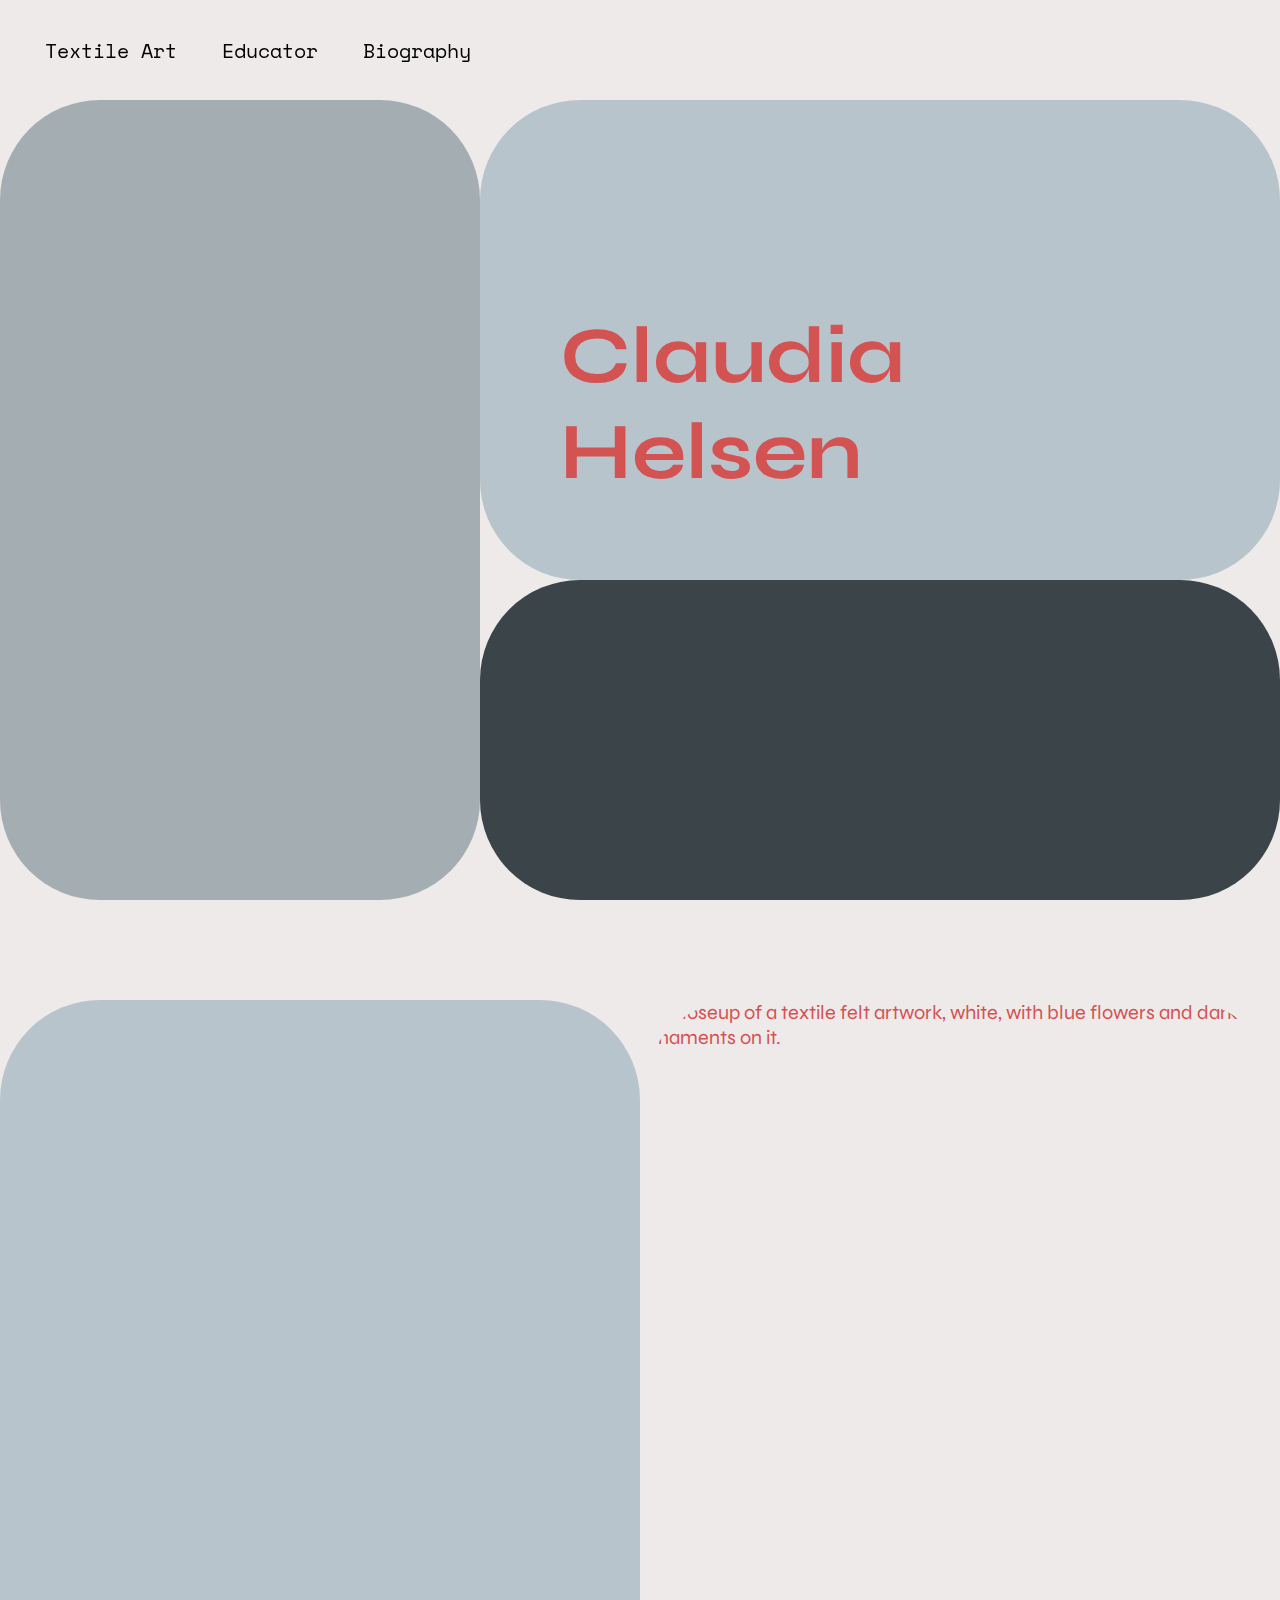
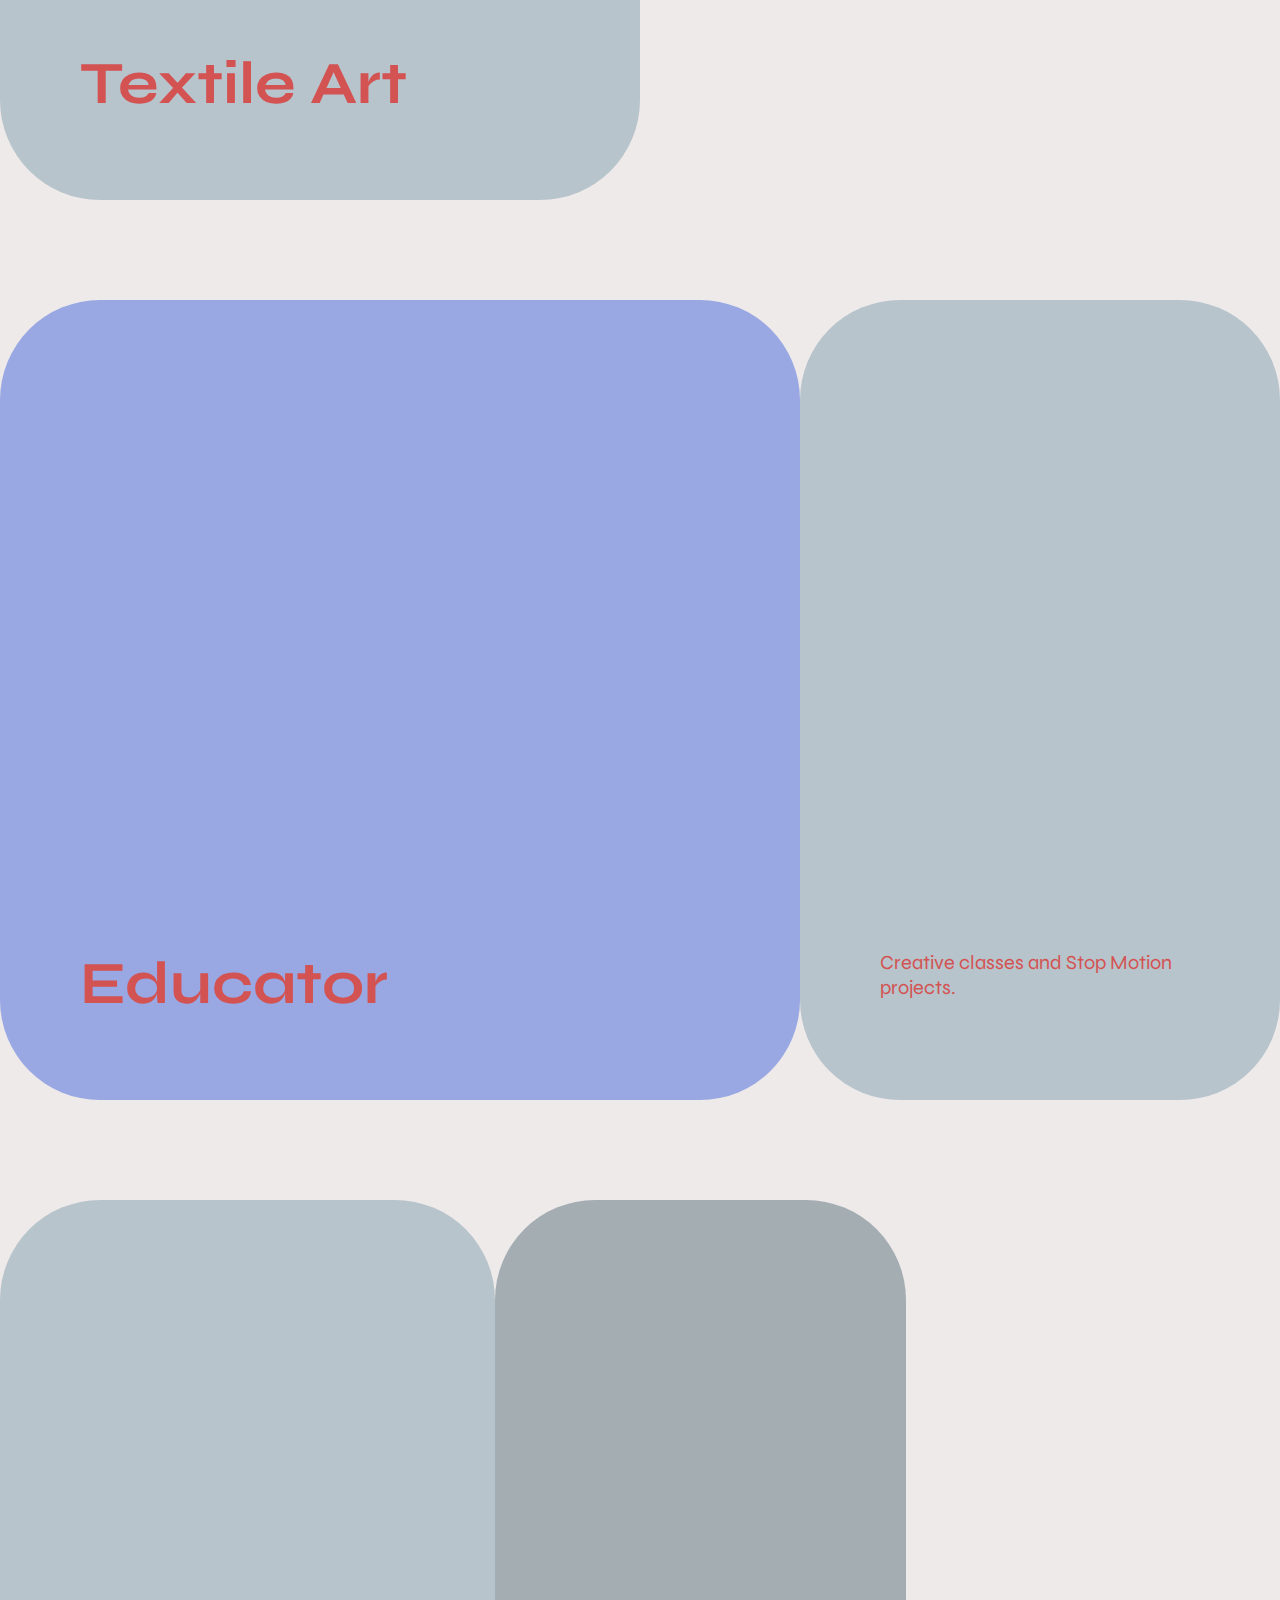
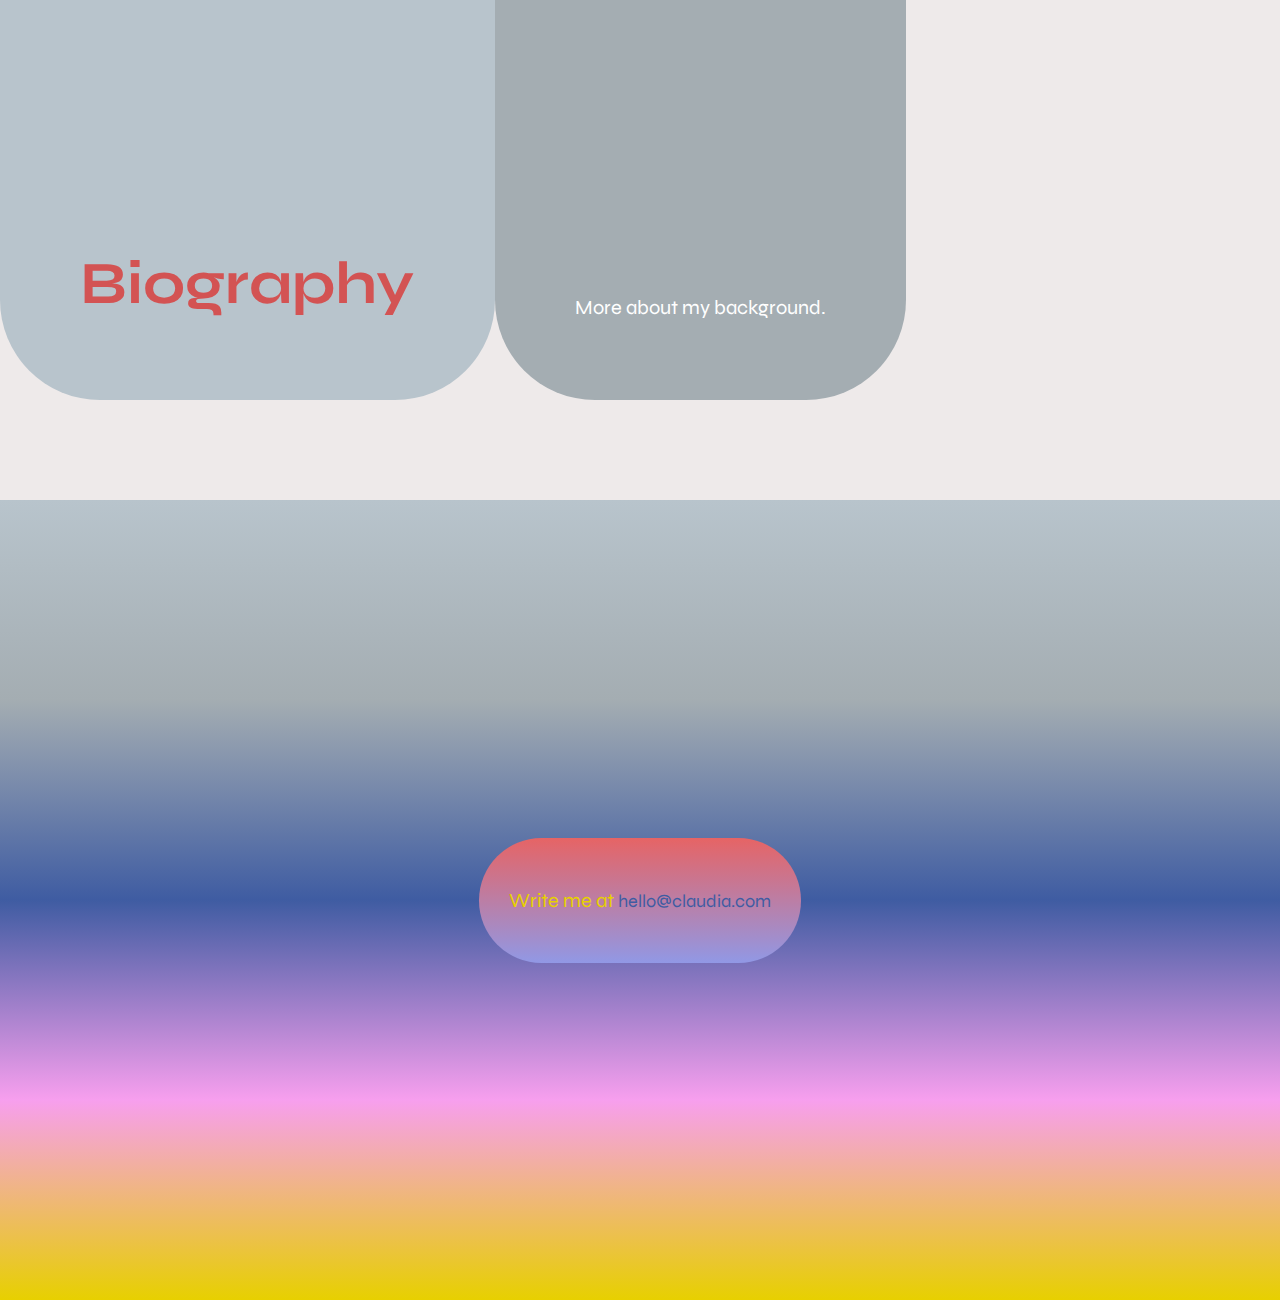
==== commit 9c70ec1c: "Some further tidying up." ====
--- a/CH Website using Figma/index.html
+++ b/CH Website using Figma/index.html
@@ -42,25 +42,26 @@
         <section id="textileart" class="textileart sticky">
             <!--- <div class="empty"></div> -->
             
-             <article>
+            <article>
+
+                <!---<div class="description">
+                    <p>Textile Art works using felt and other materials.</p>
+                    <a href="https://en.wikipedia.org/wiki/Felt">More about Felting</a>
+                </div> -->
 
                 <div class="title">
                     <h2>Textile Art</h2>
-                </div>
-
-                <div class="description">
-                    <p>Textile Art works using felt and other materials.</p>
-                    <a href="https://en.wikipedia.org/wiki/Felt">More about Felting</a>
                 </div>
 
         <!--- To do: Insert link to New Page (Textile Art imgs) -->
 
             </article>
 
-        <figure>
-            <img src="OGs/IMG_3002.JPG" width="200"
-                alt="a closeup of a textile felt artwork, white, with blue flowers and darkblue ornaments on it." />
-        </figure>
+                    <img src="OGs/IMG_3002.JPG" width="200"
+                        alt="a closeup of a textile felt artwork, white, with blue flowers and darkblue ornaments on it." />
+
+
+
 
         </section>
 
@@ -83,11 +84,17 @@
                 </div>
 
                 <div class="description">
-                    <p>Creative classes and Stop Motion projects.</p>
-                    <a href="https://en.wikipedia.org/wiki/Stop_motion">More about Stop Motion</a> 
-                </div>
+                    <p>
+                        Creative classes and Stop Motion projects.
+                    </p> <br>
+            
+            </article>
+
+                <!--- <p>
+                        <a href="https://en.wikipedia.org/wiki/Stop_motion">More about Stop Motion</a>
+                    </p>
+                </div> --> 
                     
-            </article>
 
             <!--- To do: Insert link to New Page (Educator imgs) -->
 
@@ -96,7 +103,7 @@
 <!--- BIOGRAPHY -->
 
         <section id="biography" class="biography sticky">
-            
+
             <!-- <div class="empty"></div> 
              
             <figure>
@@ -109,15 +116,18 @@
                 <div class="title">
                     <h2>Biography</h2>
                 </div>
+            </article>
 
+            <article>
                 <div class="description">
-                    <p>More about me</p> <br>
-                    <a href="https://en.wikipedia.org/wiki/JavaScript">More about things like Jave Script.</a>
+                    <a href="https://en.wikipedia.org/">More about my background.</a>
                 </div>
-            
+            </article>
+
                 <!--- To do: Insert link to New Page (Bio imgs) -->
 
             </article>
+
         </section>
 
 <!--- CONTACT -->
--- a/CH Website using Figma/style.css
+++ b/CH Website using Figma/style.css
@@ -249,25 +249,25 @@
 }
 
 section.textileart figure img {
-    flex-basis: 37.5vw;
+    flex-basis: 50vw;
     border-radius: 100px;
     align-items: center;
     align-self: center;
 }
 
-section.textileart article img {
-    flex-basis: 37.5vw;
+section.textileart img {
+    flex-basis: 50vw;
     border-radius: 100px;
 }
 
 section.textileart article {
-    flex: 1;
+    flex: 2;
     display: flex;
     flex-direction: column;
 }
 
 section.textileart article .title {
-    flex: 2;
+    flex: 1;
     display: flex;
     align-items: flex-end;
     background: var(--lightgrey);
@@ -294,7 +294,7 @@
 
 section.educator .empty {
     flex-basis: 37.5vw;
-    background: var(--lightgrey);
+    background: var(--darkgrey);
     border-radius: 100px;
 }
 
@@ -333,7 +333,7 @@
 section.educator article .description {
     flex: 1;
     display: flex;
-    align-items: center;
+    align-items: flex-end;
     background: var(--lightgrey);
     border-radius: 100px;
     padding: 6.27vw;
@@ -347,26 +347,27 @@
 }
 
 section.biography article .title {
-    flex: 2;
+    flex: 1;
     display: flex;
     align-items: flex-end;
     background: var(--lightgrey);
     border-radius: 100px;
     padding: 6.27vw;
+    flex-basis: 75vw;
 }
 
 section.biography article .description {
     flex: 1;
     display: flex;
-    align-items: center;
+    align-items: flex-end;
     background: var(--mediumgrey);
     border-radius: 100px;
     padding: 6.27vw;
 }
 
 section.biography .empty {
-    flex-basis: 1;
-    background: var(--lightgrey);
+    flex-basis: 37.5vw;
+    background: var(--blue);
     border-radius: 100px;
 }
 
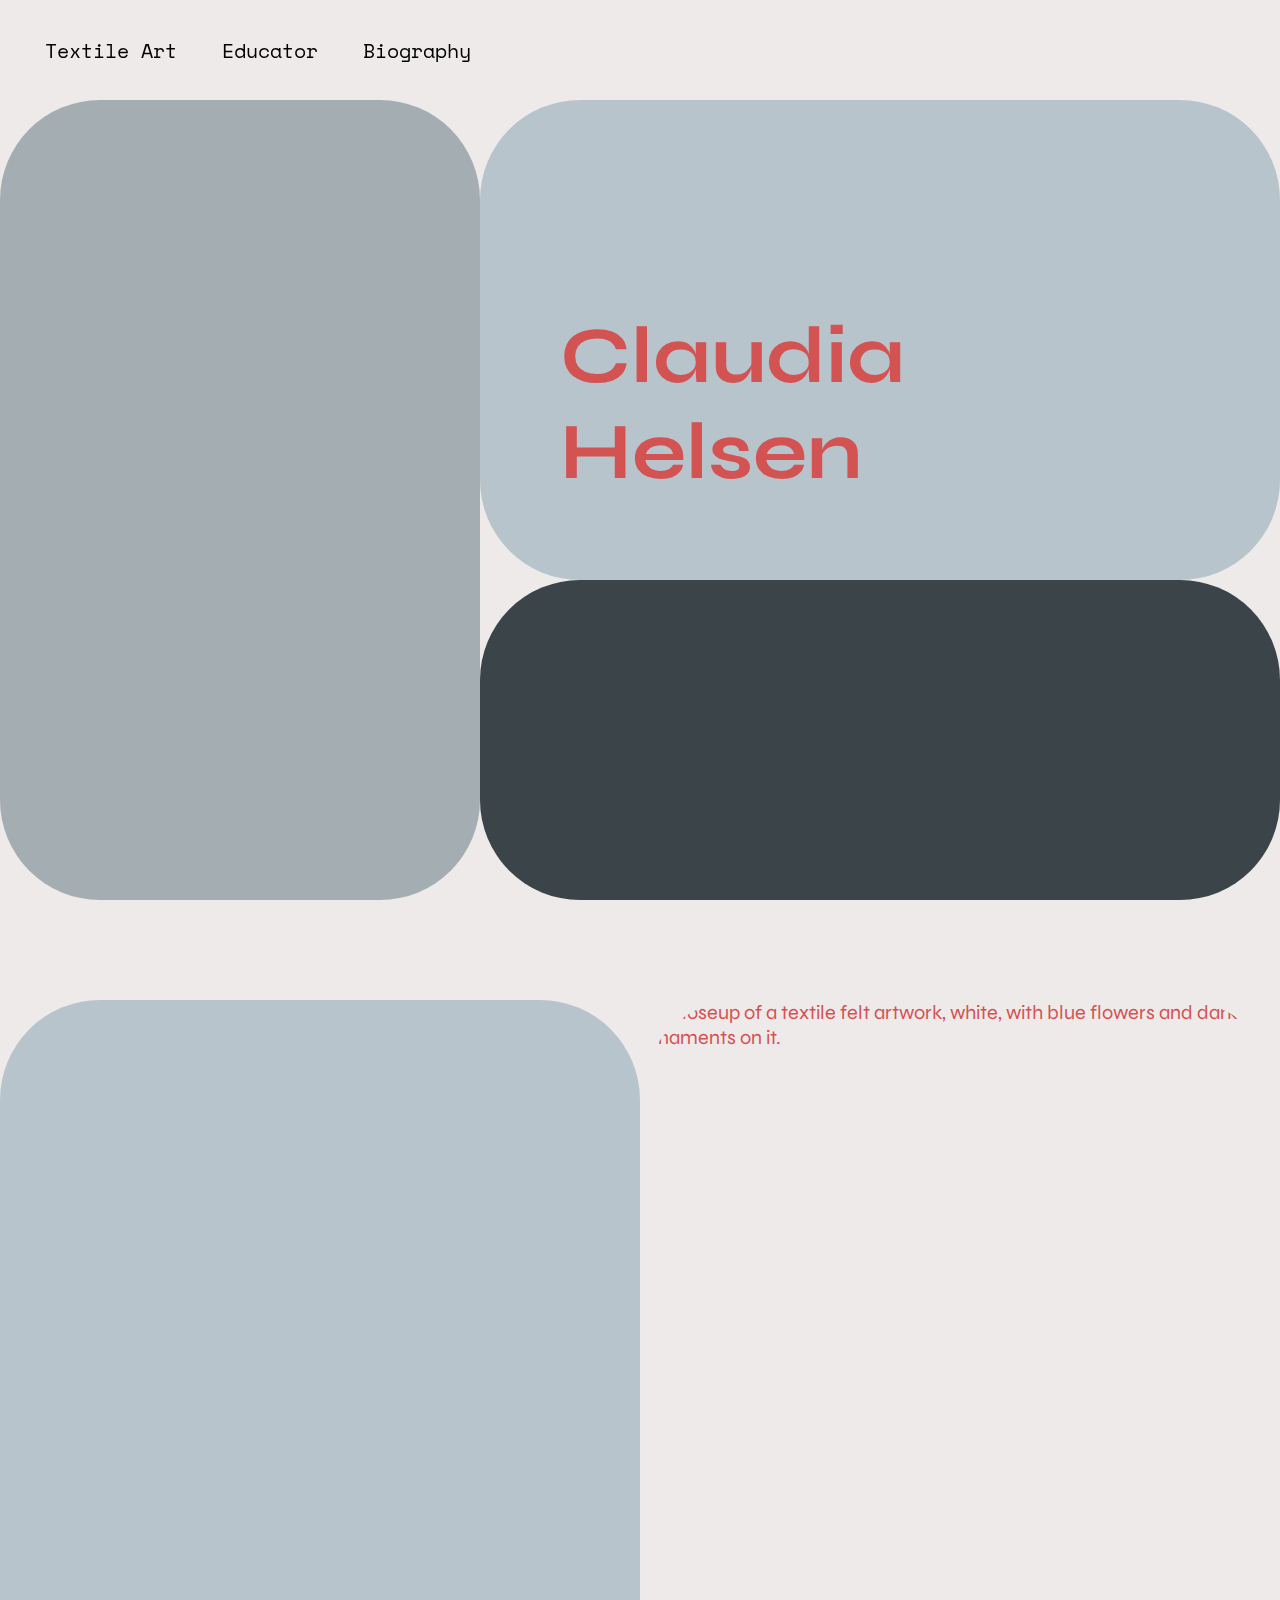
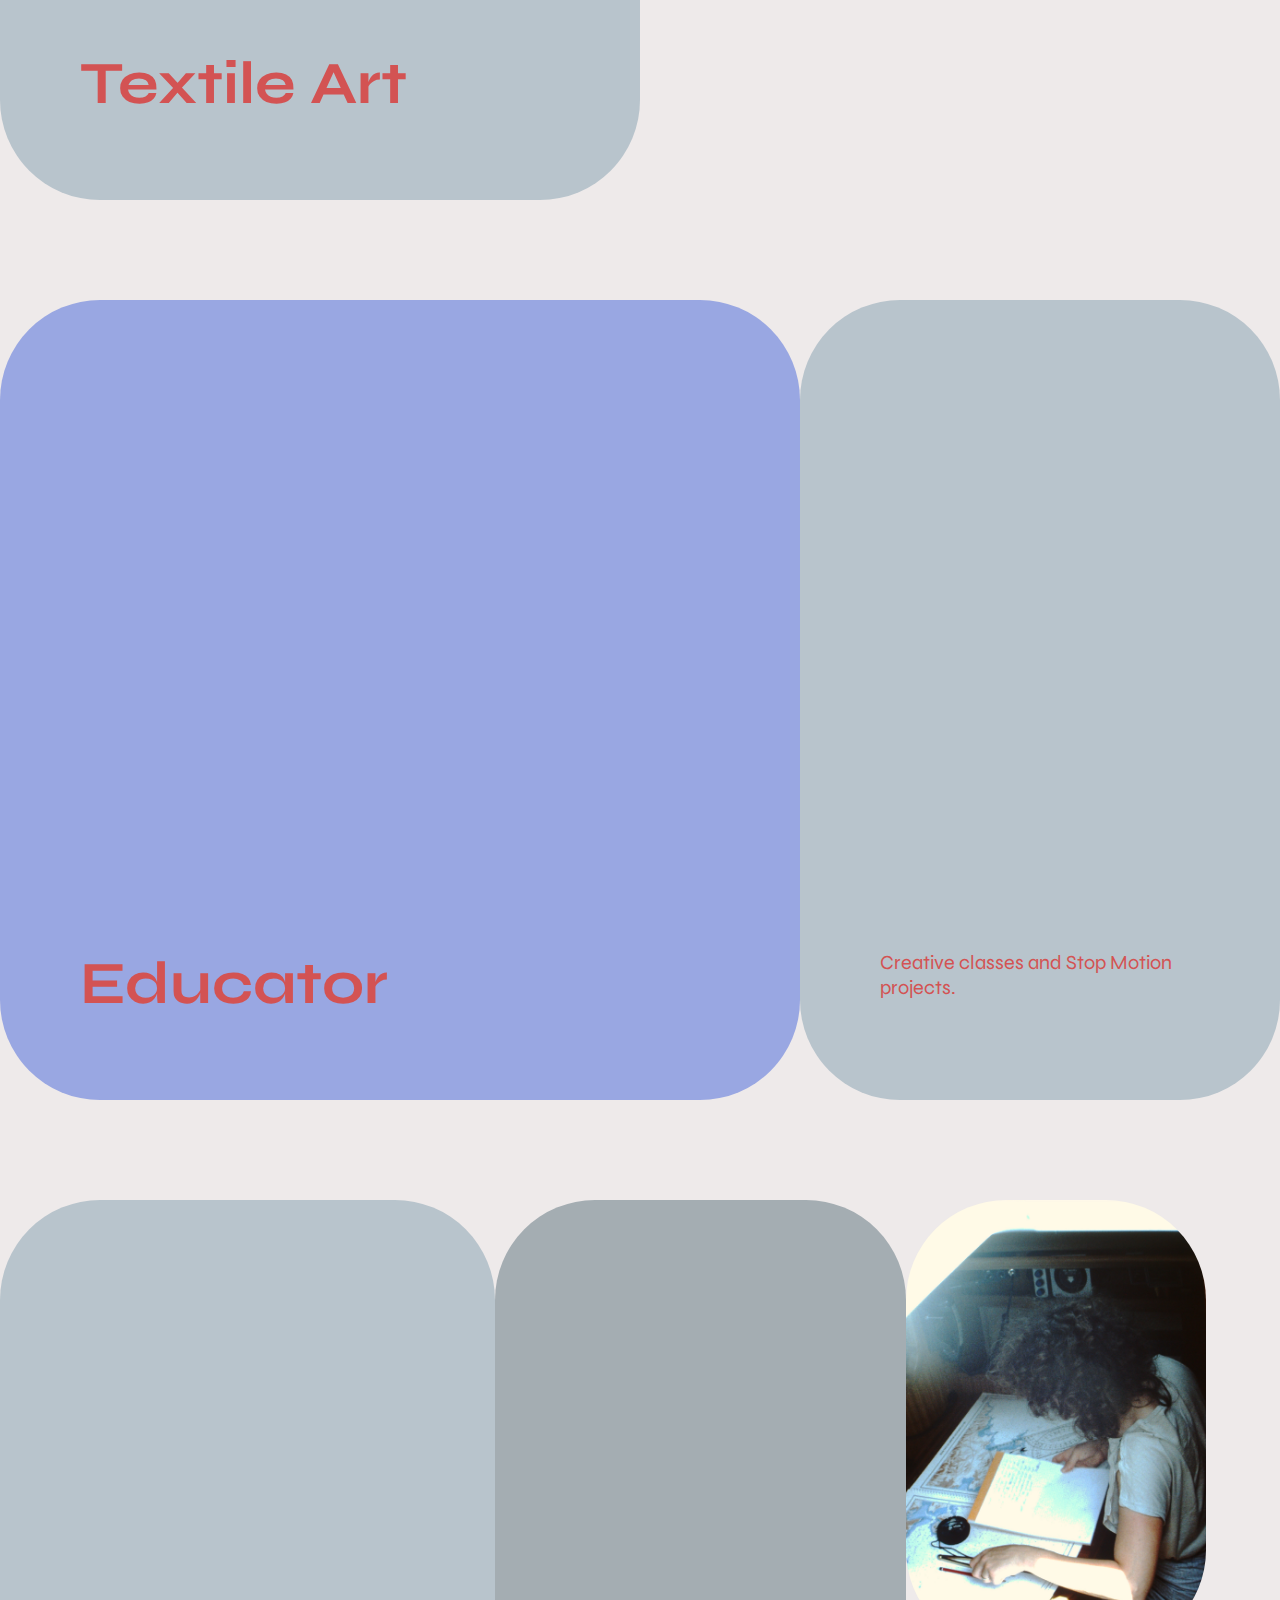
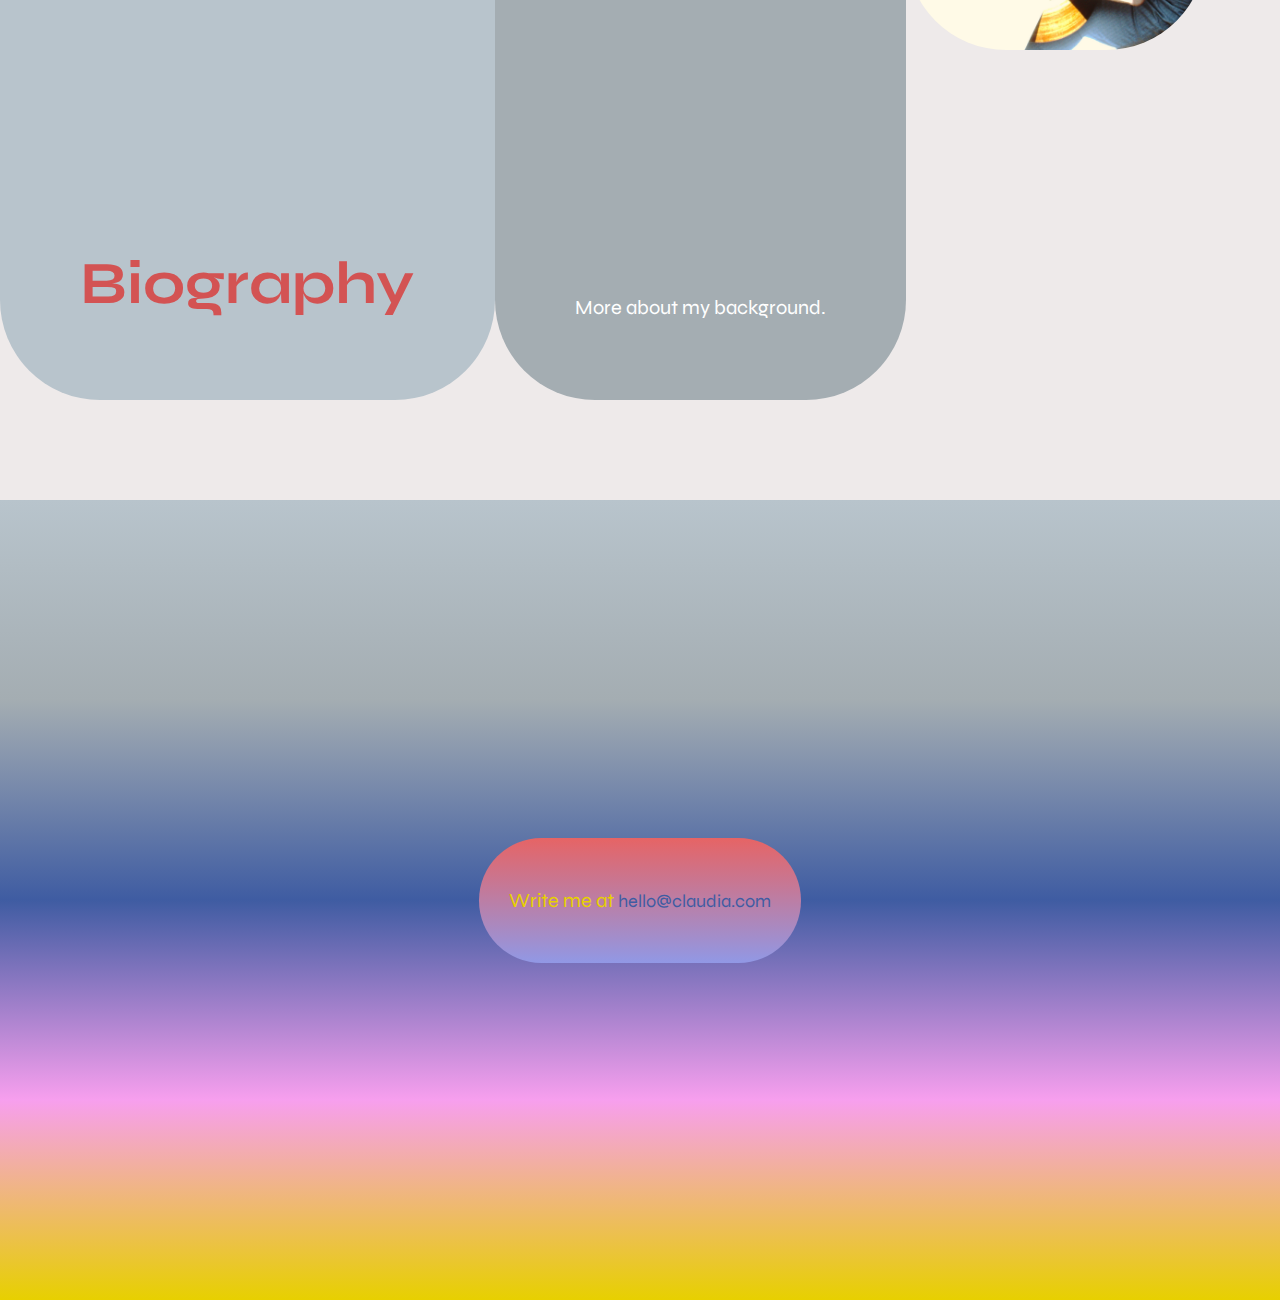
==== commit 7283367a: "Trying at add an image - needs to be fixed" ====
--- a/CH Website using Figma/index.html
+++ b/CH Website using Figma/index.html
@@ -128,6 +128,10 @@
 
             </article>
 
+            <div class="photo">
+                <img src="img/PICT0536-Claudia-Karten.JPG" alt="a photo showing a woman with long curly dark-blonde hair and a white t-shirt sitting inside a boat, looking over a map table, with tables and compasses." />
+            </div>
+
         </section>
 
 <!--- CONTACT -->
--- a/CH Website using Figma/style.css
+++ b/CH Website using Figma/style.css
@@ -384,6 +384,15 @@
     width: 50%;
 }
 
+section.biography .photo img {
+    /*flex-basis: 2; */
+    /*width: 33vw; */
+    height: 50vh;
+    align-items: center;
+    align-self: center;
+    border-radius: 100px;
+}
+
 section.biography article {
     /*flex: 1;*/
     display: flex;
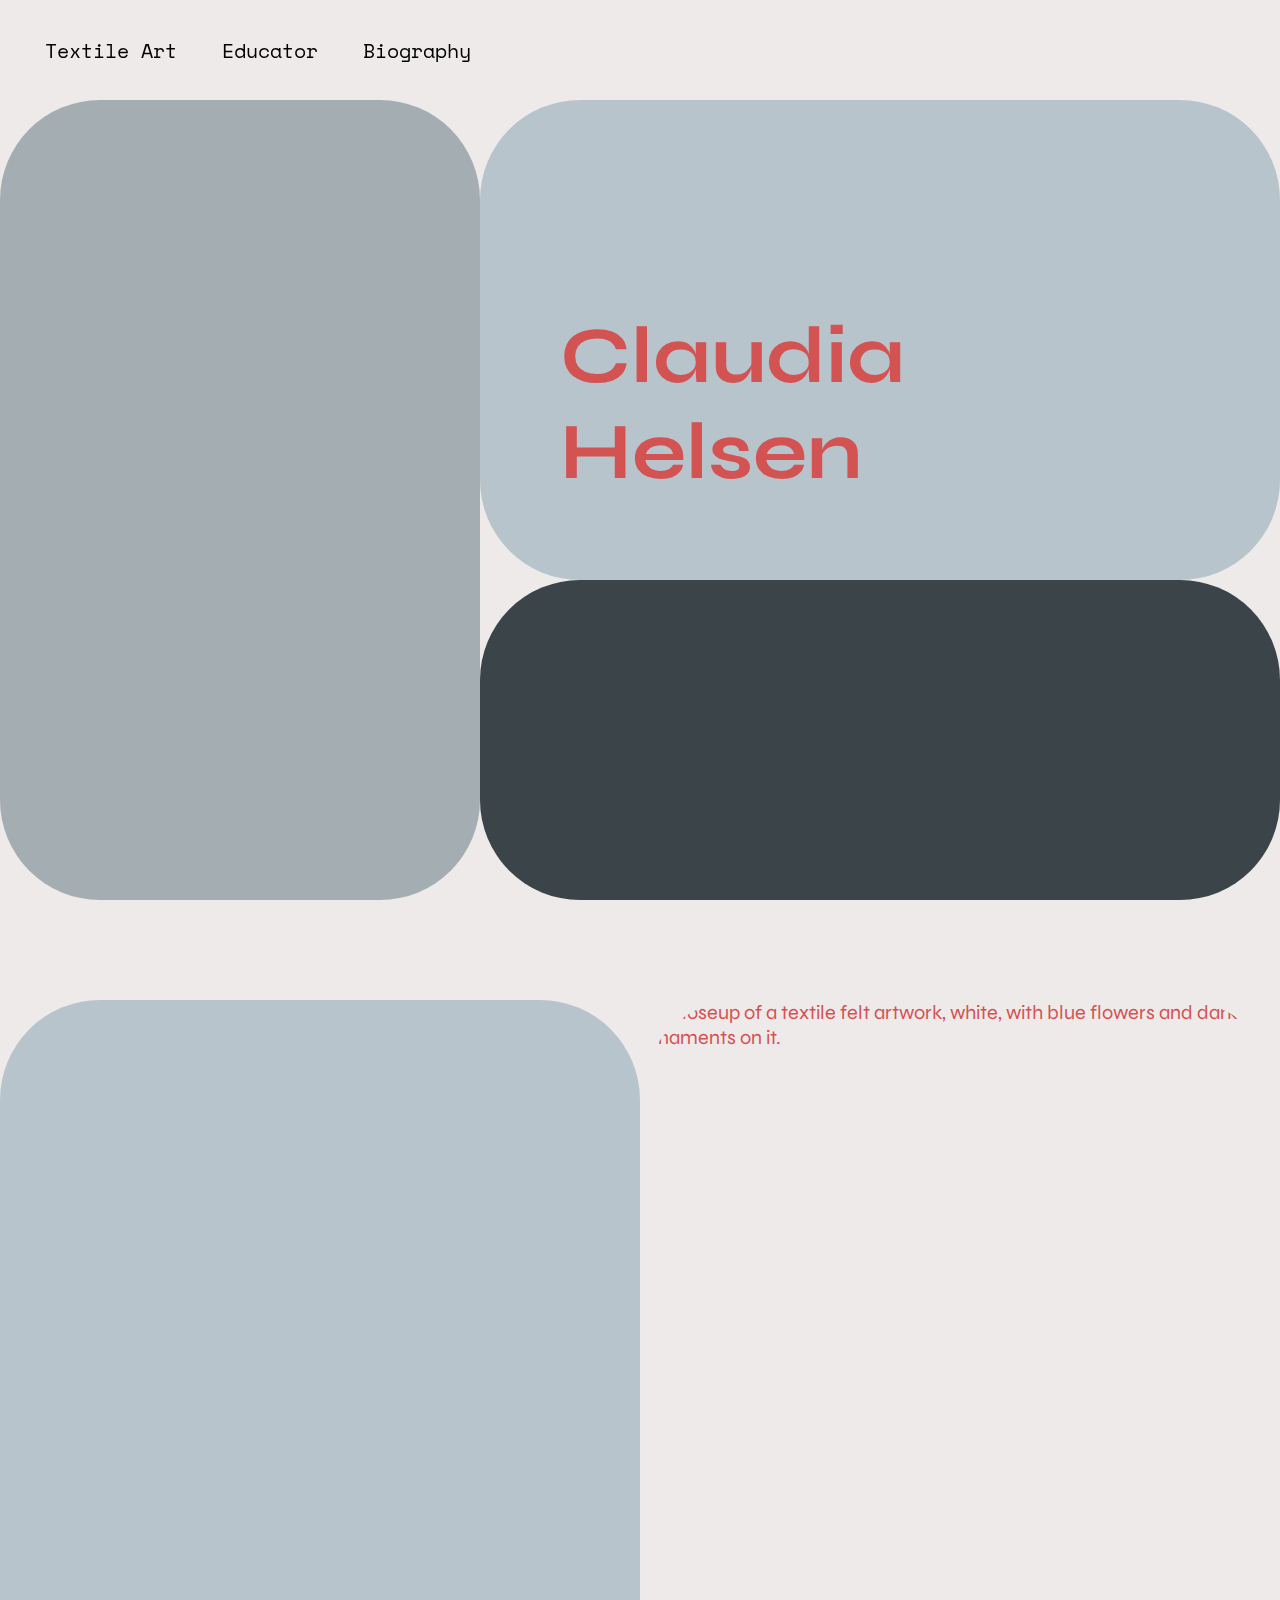
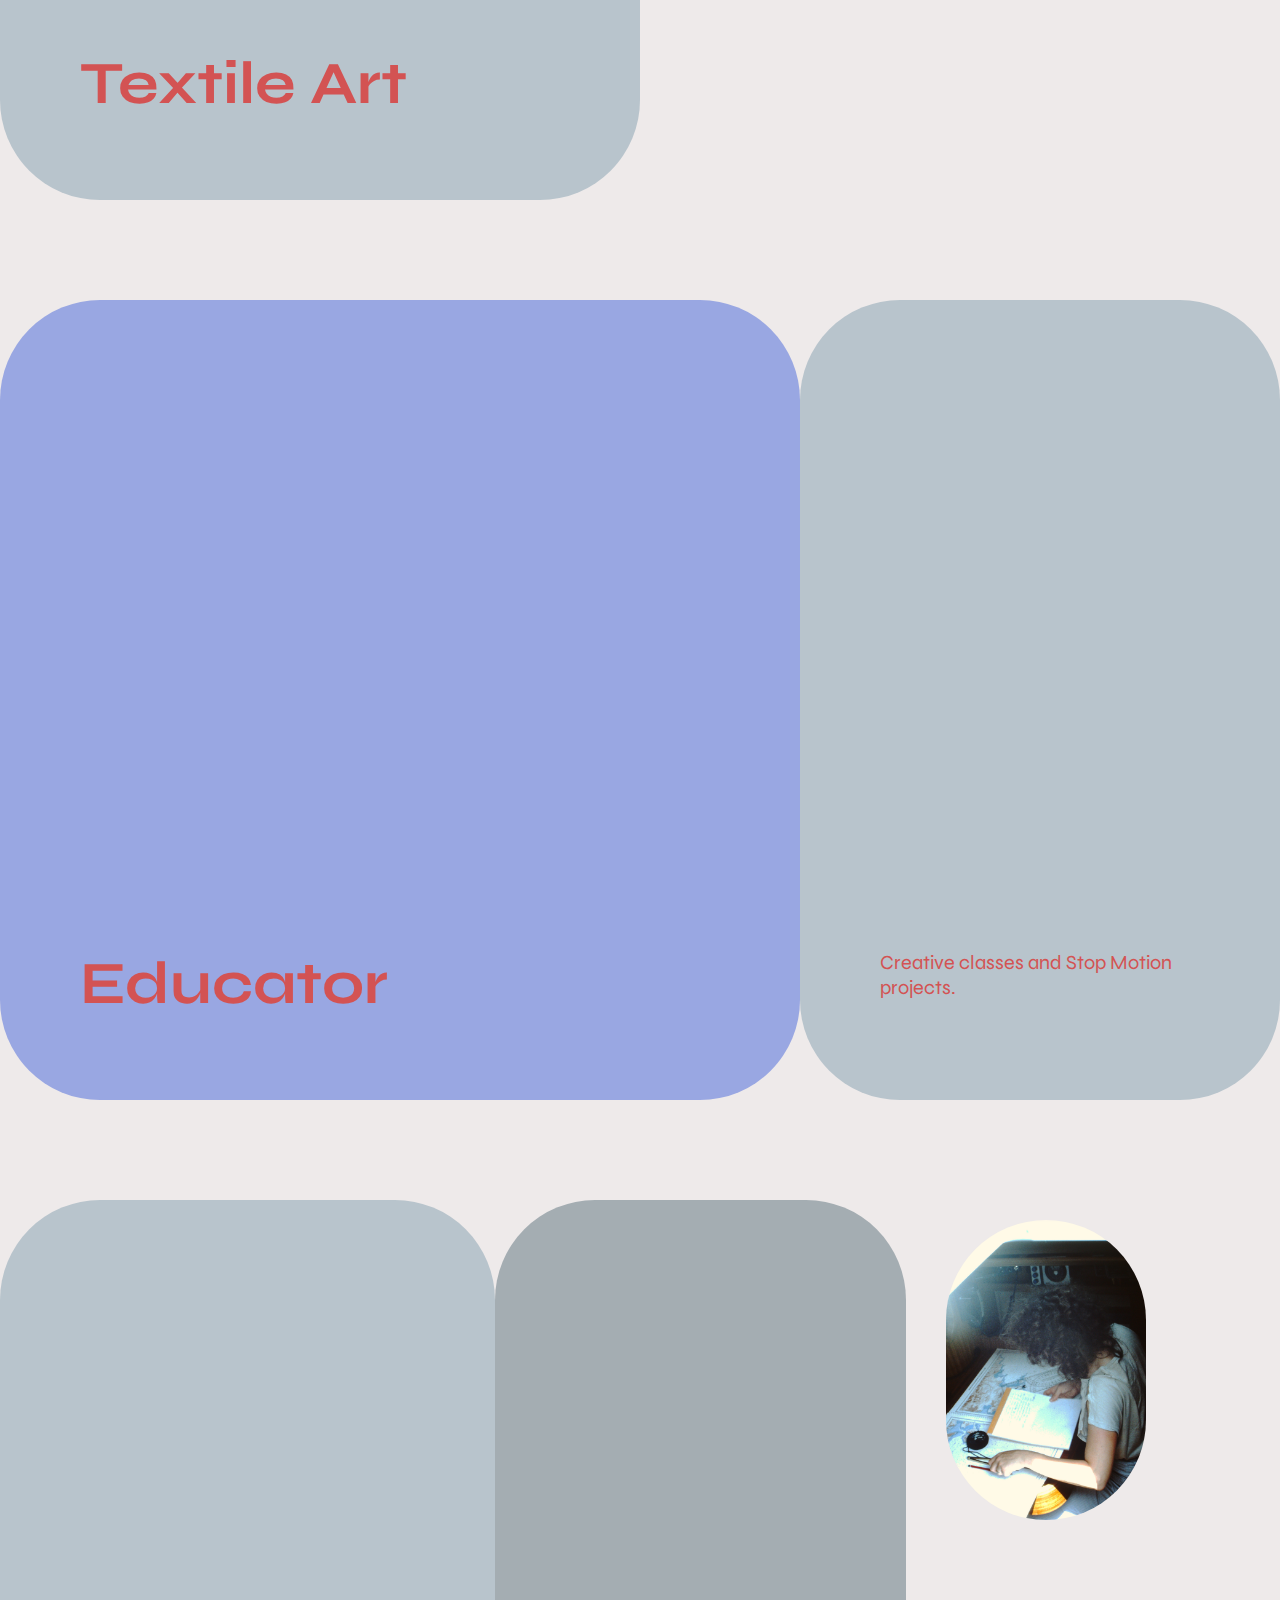
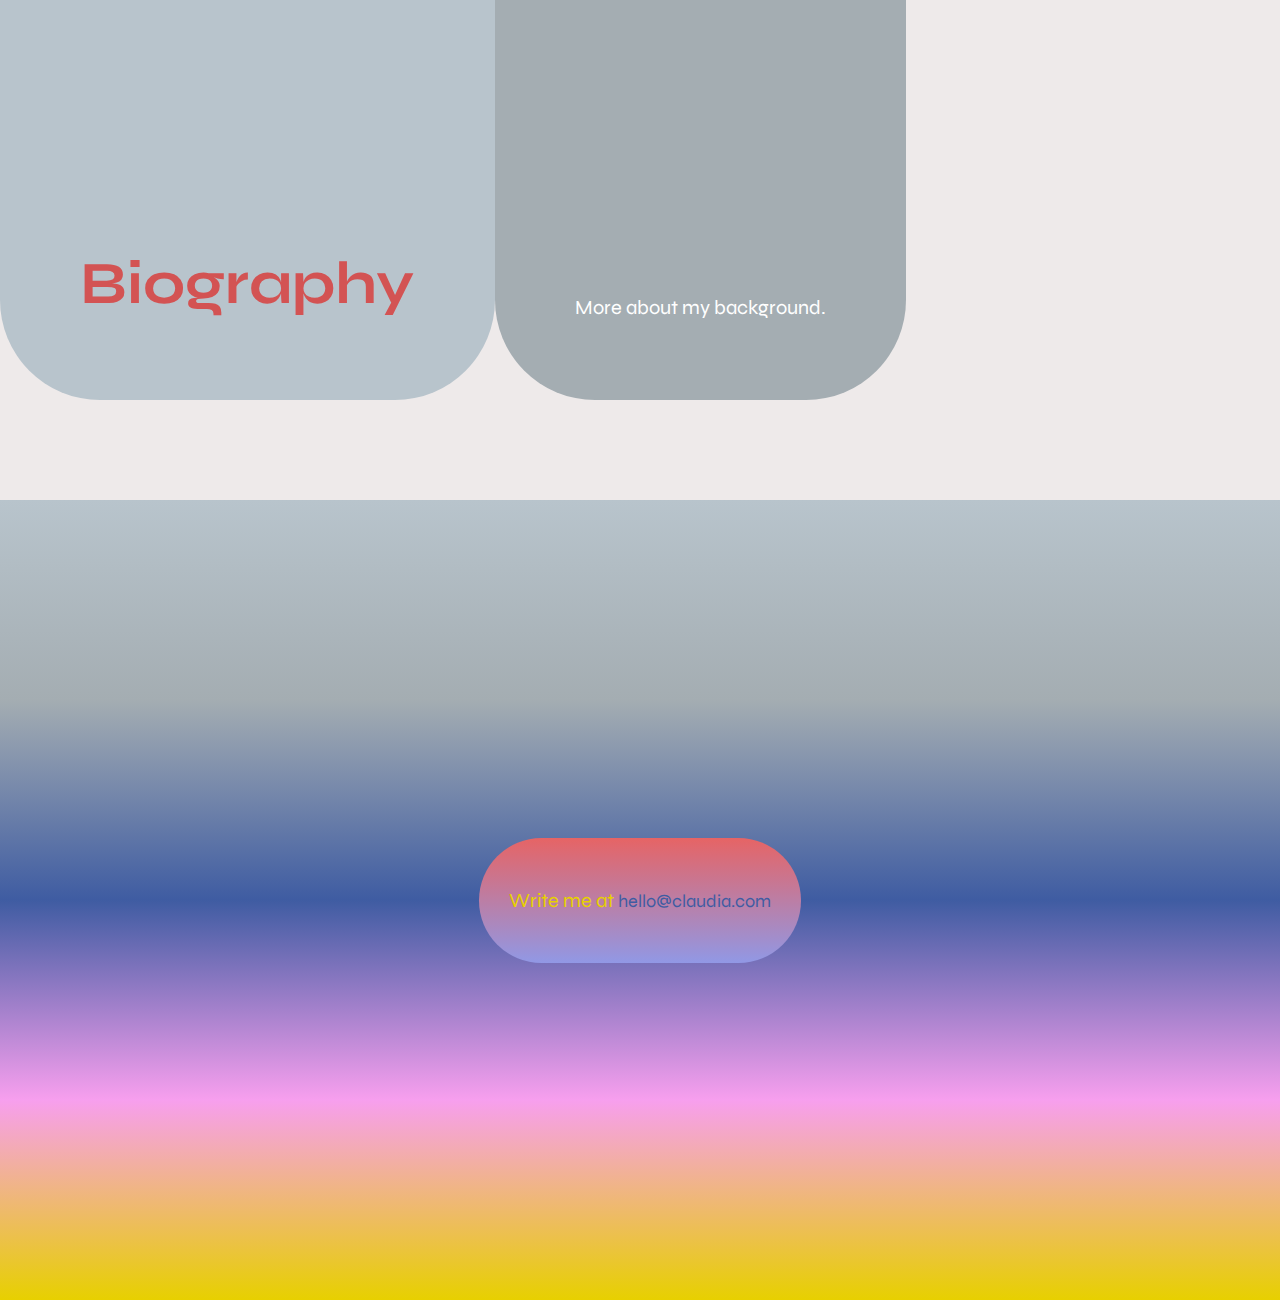
==== commit 1fbfbd20: "trying to fix the image. it didn't work." ====
--- a/CH Website using Figma/index.html
+++ b/CH Website using Figma/index.html
@@ -128,9 +128,12 @@
 
             </article>
 
-            <div class="photo">
-                <img src="img/PICT0536-Claudia-Karten.JPG" alt="a photo showing a woman with long curly dark-blonde hair and a white t-shirt sitting inside a boat, looking over a map table, with tables and compasses." />
-            </div>
+            <figure> 
+                <div>
+                    <img src="img/PICT0536-Claudia-Karten.JPG" width="200"
+                        alt="a photo showing a woman with long curly dark-blonde hair and a white t-shirt sitting inside a boat, looking over a map table, with tables and compasses." />
+                </div>
+            </figure>
 
         </section>
 
--- a/CH Website using Figma/style.css
+++ b/CH Website using Figma/style.css
@@ -371,6 +371,12 @@
     border-radius: 100px;
 }
 
+section.biography img {
+    flex-basis: 100vw;
+    border-radius: 100px;
+}
+
+/* THE SMALL IMAGE 
 section.biography figure {
     display: flex;
     align-items: center;
@@ -382,14 +388,42 @@
 
 section.biography figure img {
     width: 50%;
-}
+} 
+*/
+
+/* FROM TEXTILE
+section.textileart figure img {
+    flex-basis: 50vw;
+    border-radius: 100px;
+    align-items: center;
+    align-self: center;
+}
+
+section.textileart img {
+    flex-basis: 50vw;
+    border-radius: 100px;
+}
+
+NEW OLD ATTEMPT BIOGRAPHY
 
 section.biography .photo img {
-    /*flex-basis: 2; */
-    /*width: 33vw; */
+    /*flex-basis: 2;
+    /*width: 33vw; 
     height: 50vh;
     align-items: center;
     align-self: center;
+    border-radius: 100px;
+} */
+
+section.biography figure img {
+    flex-basis: 50vw;
+    border-radius: 100px;
+    align-items: center;
+    align-self: center;
+}
+
+section.biography img {
+    flex-basis: 50vw;
     border-radius: 100px;
 }
 
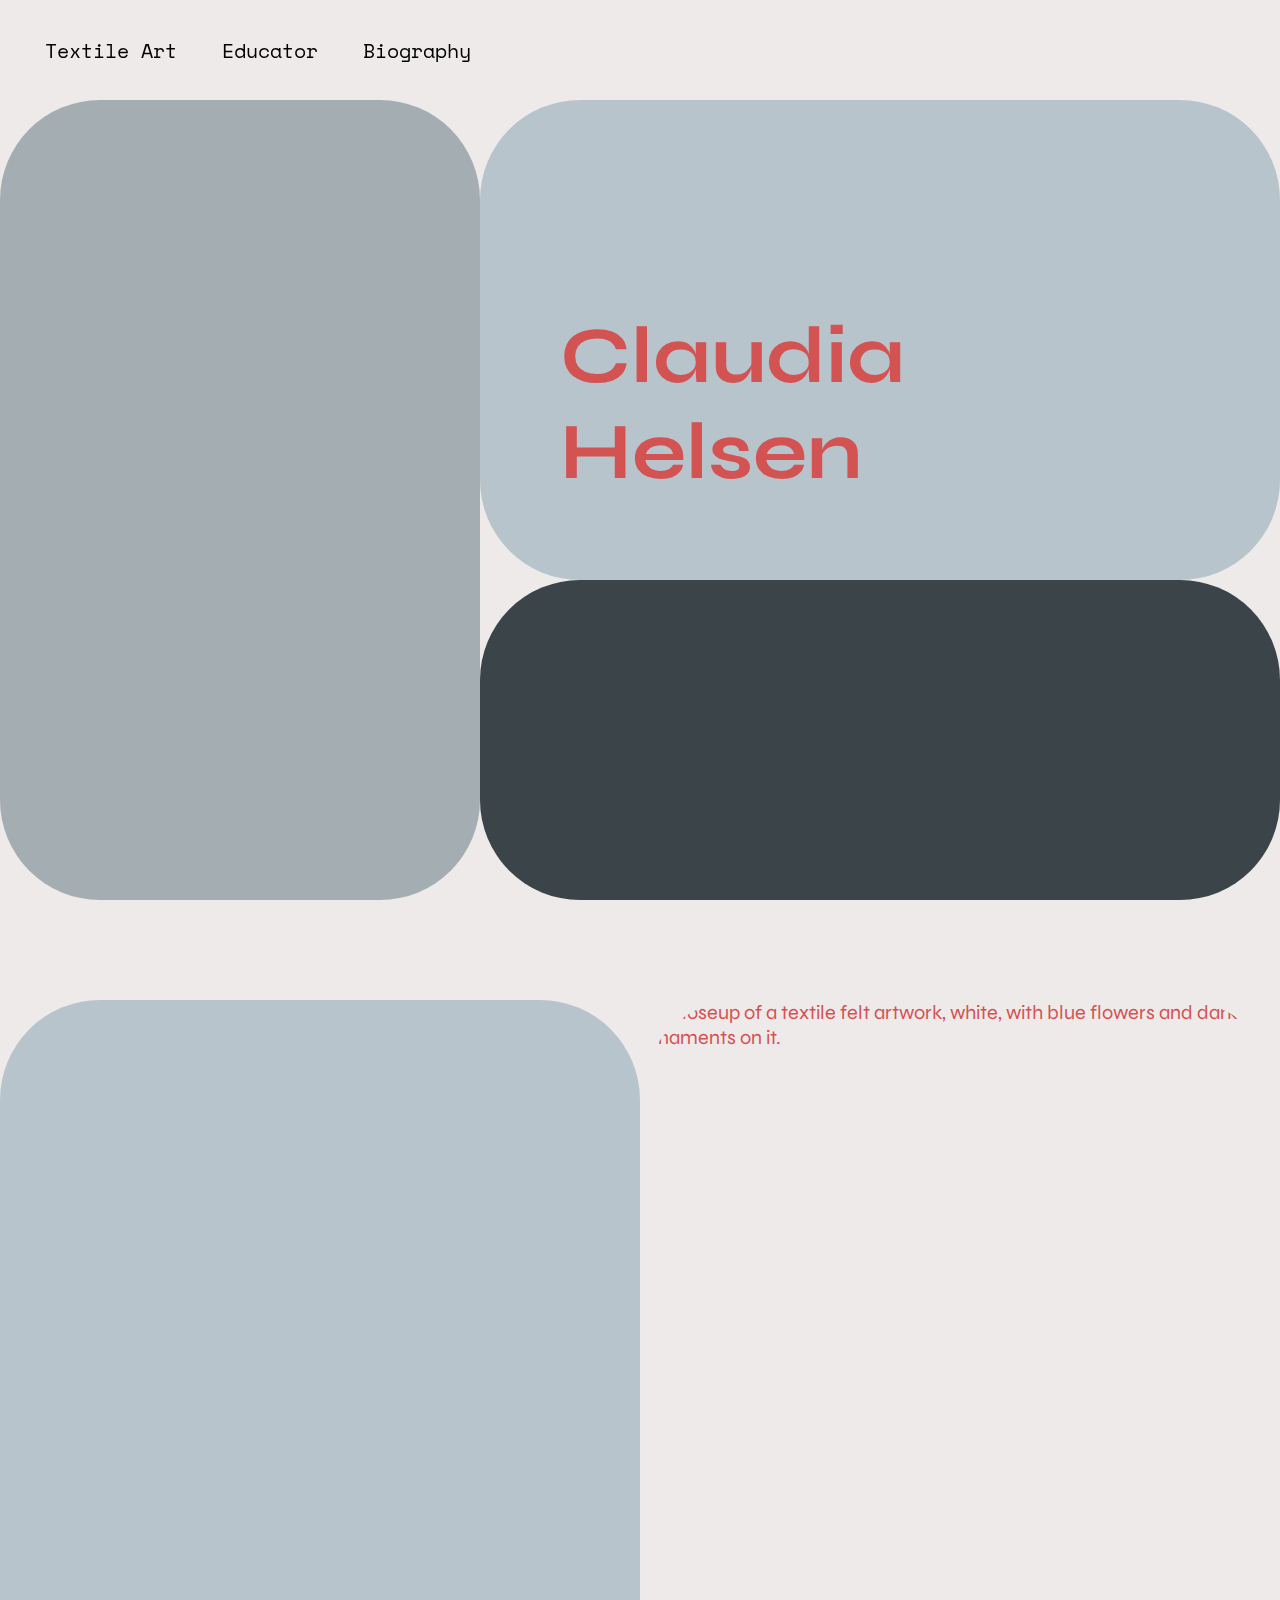
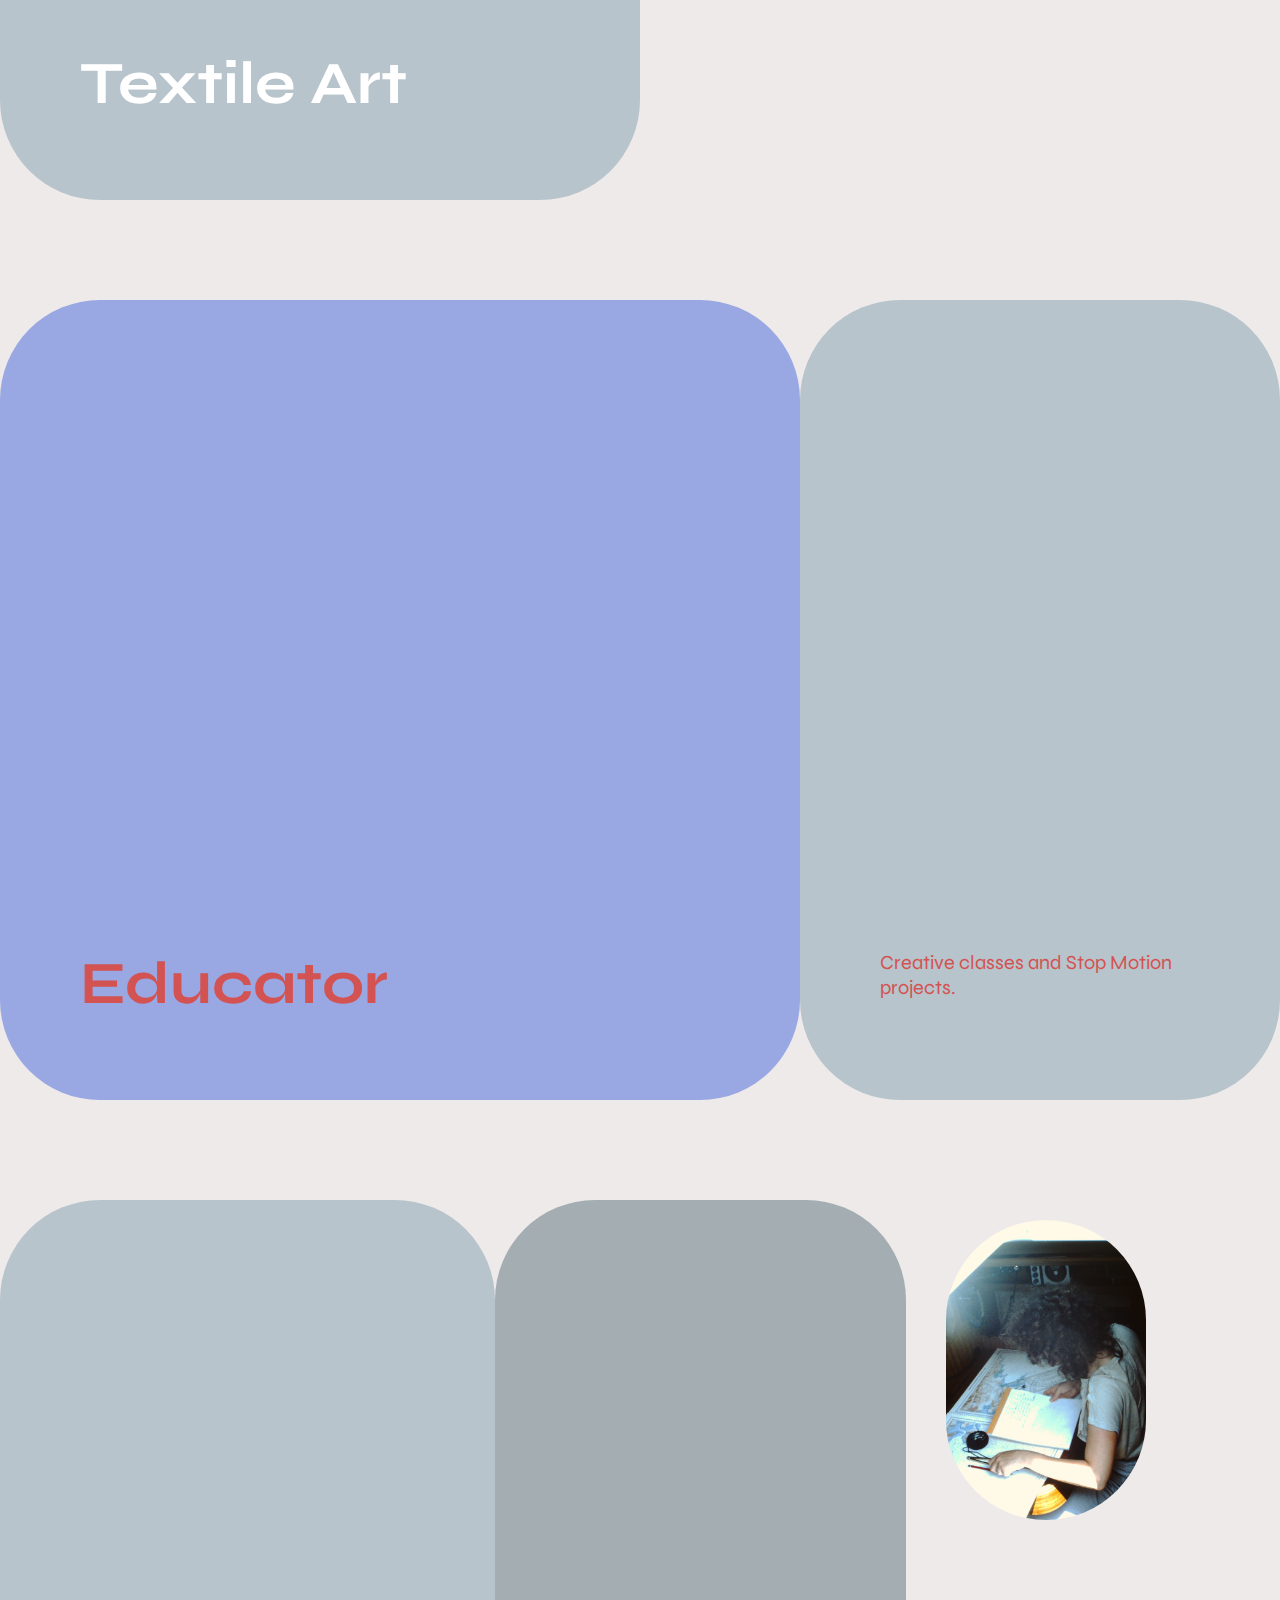
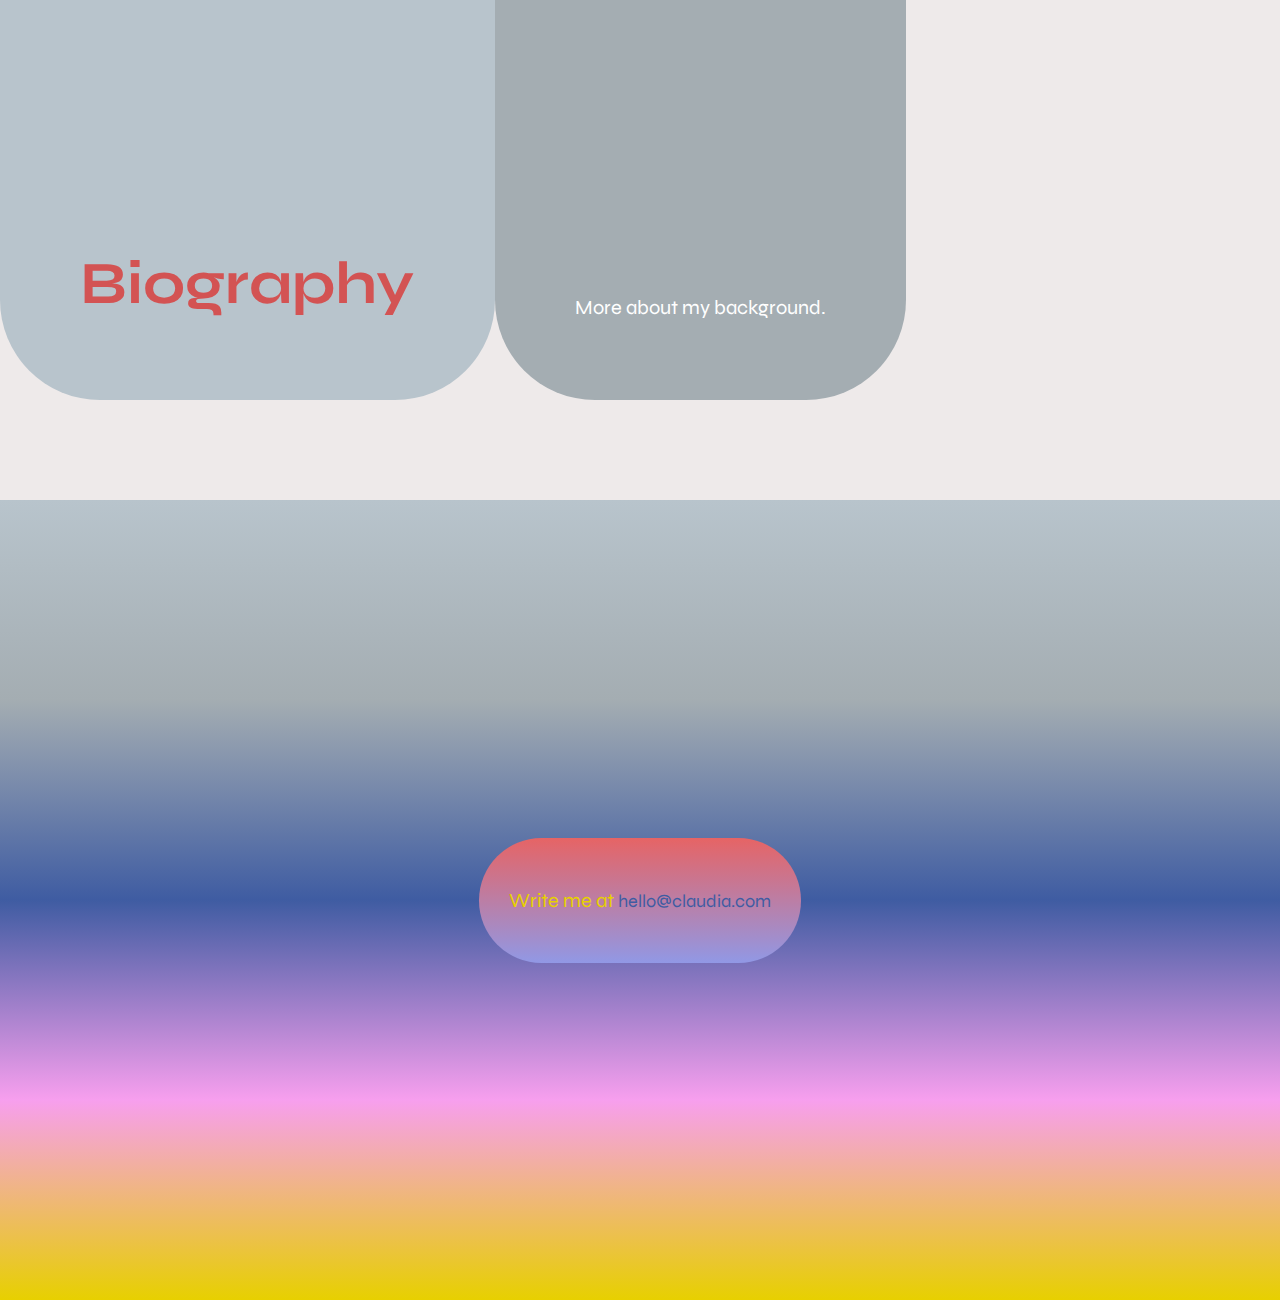
==== commit 0dd0c621: "Adding link to a subpage" ====
--- a/CH Website using Figma/index.html
+++ b/CH Website using Figma/index.html
@@ -50,7 +50,7 @@
                 </div> -->
 
                 <div class="title">
-                    <h2>Textile Art</h2>
+                    <a href="textiles.html"><h2>Textile Art</h2></a>
                 </div>
 
         <!--- To do: Insert link to New Page (Textile Art imgs) -->
